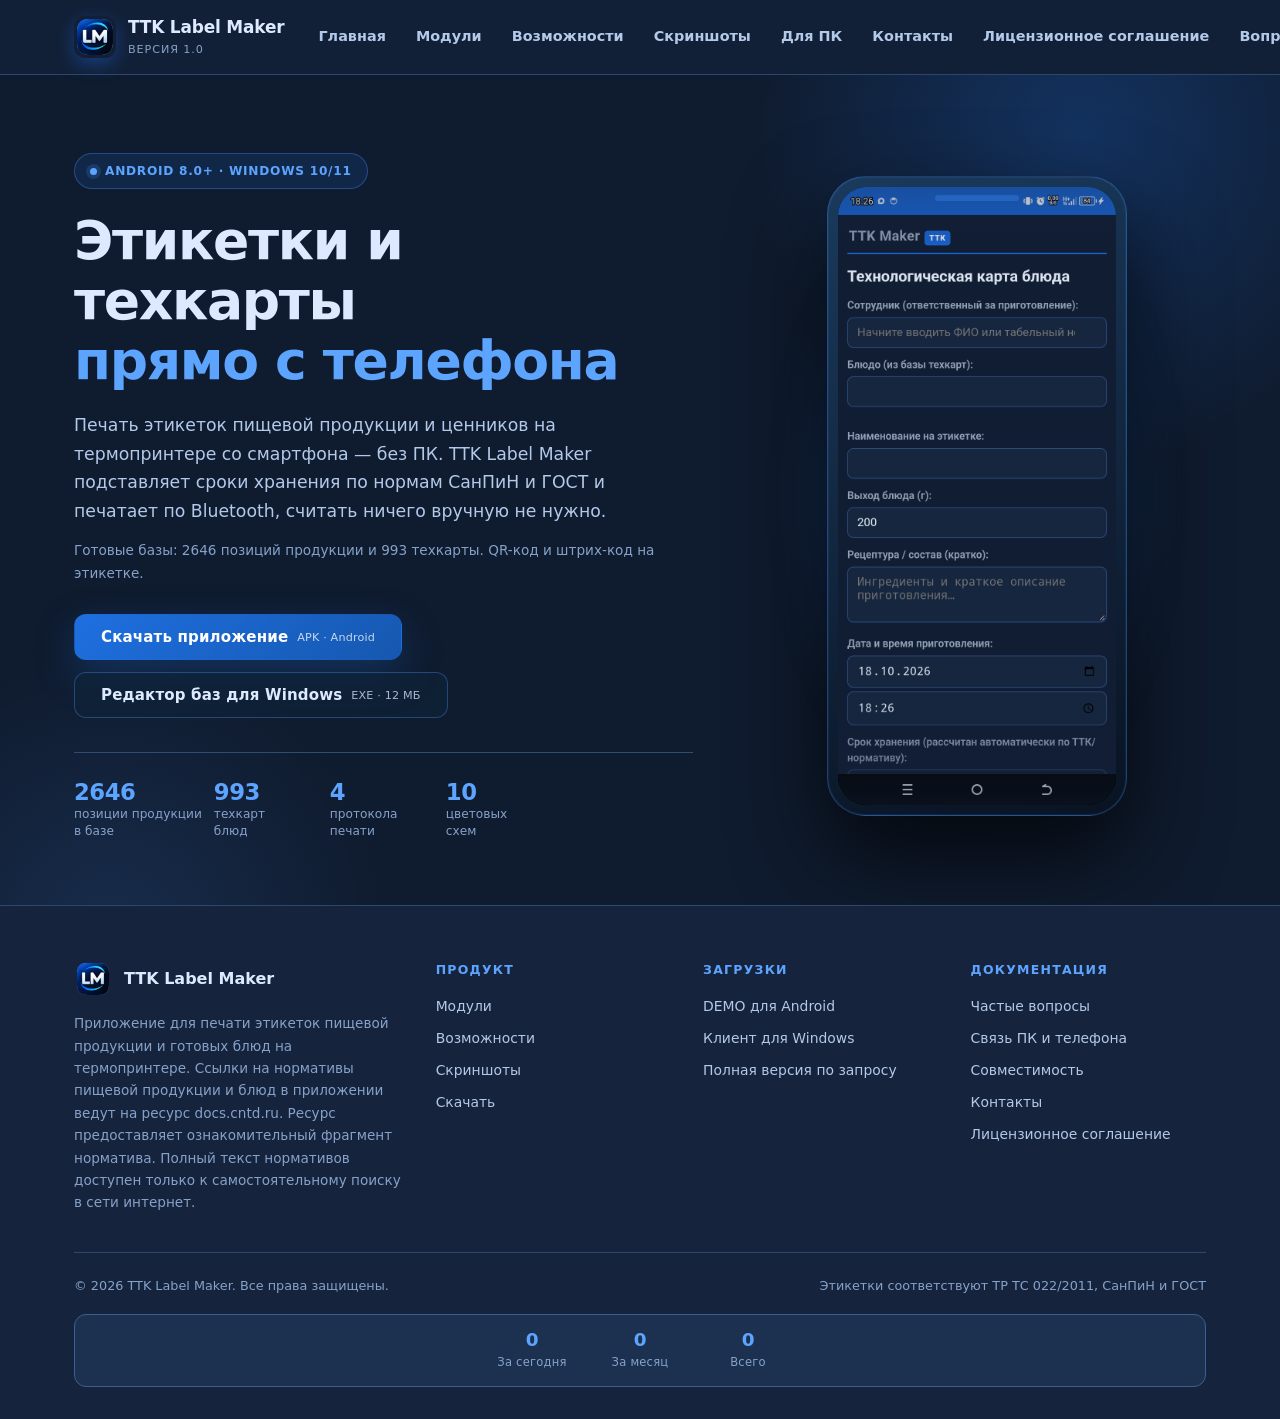
==== index.html @ 200596b2 "Обновлены количества баз: 2646 позиций продукции, 993 техкарты" ====
<!DOCTYPE html>
<html lang="ru" style="background:#0f1b2e">
<head>
  <meta name="yandex-verification" content="1dbeeea956ad9c29" />
<meta charset="UTF-8">
  <meta name="viewport" content="width=device-width, initial-scale=1">
  
<meta name="color-scheme" content="dark"><title>Печать этикеток на термопринтере — TTK Label Maker | Скачать APK</title>
  <meta name="description" content="Печать этикеток и ценников на термопринтере со смартфона. TTK Label Maker: 2646 позиций, 993 техкарты с нормами СанПиН и ГОСТ, QR-код, Bluetooth-печать.">
  <meta name="keywords" content="печать этикеток, этикетки на термопринтере, печать ценников, TTK Label Maker, этикетки, техкарты, СанПиН, ГОСТ, QR-код, Android, Bluetooth-печать, скачать APK">
  <meta name="theme-color" content="#050a14">
  <meta property="og:type" content="website">
  <meta property="og:title" content="Печать этикеток на термопринтере — TTK Label Maker">
  <meta property="og:description" content="Печать этикеток пищевой продукции на термопринтере со смартфона. Готовые базы с нормами СанПиН и ГОСТ, QR-код, Bluetooth-печать, редактор баз для Windows.">
  <meta property="og:image" content="https://wasso75.github.io/ttk-label-maker/assets/img/app-icon.png">
  <meta property="og:url" content="https://wasso75.github.io/ttk-label-maker/">
  <link rel="icon" type="image/png" href="assets/img/app-icon.png">
  <link rel="stylesheet" href="assets/css/style.css?v=20261026b">
  <link rel="canonical" href="https://wasso75.github.io/ttk-label-maker/">

  <script type="application/ld+json">
  {
    "@context": "https://schema.org",
    "@type": "SoftwareApplication",
    "name": "TTK Label Maker",
    "alternateName": "Печать этикеток на термопринтере",
    "applicationCategory": "BusinessApplication",
    "operatingSystem": "Android, Windows",
    "description": "Приложение для печати этикеток пищевой продукции и техкарт на термопринтере со смартфона. Базы с нормами СанПиН и ГОСТ, QR-код, Bluetooth-печать.",
    "offers": {
      "@type": "Offer",
      "price": "0",
      "priceCurrency": "RUB"
    },
    "aggregateRating": {
      "@type": "AggregateRating",
      "ratingValue": "4.8",
      "ratingCount": "127"
    }
  }
  </script>

  <!-- Yandex.Metrika counter -->
  <script type="text/javascript">
    (function (m, e, t, r, i, k, a) {
      m[i] = m[i] || function () { (m[i].a = m[i].a || []).push(arguments); };
      m[i].l = 1 * new Date();
      for (var j = 0; j < document.scripts.length; j++) { if (document.scripts[j].src === r) { return; } }
      k = e.createElement(t), a = e.getElementsByTagName(t)[0], k.async = 1, k.src = r, a.parentNode.insertBefore(k, a);
    })(window, document, "script", "https://mc.yandex.ru/metrika/tag.js", "ym");

    ym(113813533, "init", {
      clickmap: true,
      trackLinks: true,
      accurateTrackBounce: true,
      webvisor: true
    });
  </script>
  <noscript><div><img src="https://mc.yandex.ru/watch/113813533" style="position:absolute; left:-9999px;" alt="" /></div></noscript>
  <!-- /Yandex.Metrika counter -->
</head>
</head>
<body>

  <header class="header">
    <div class="container header__inner">
      <a class="brand" href="index.html">
        <img class="brand__icon" src="assets/img/app-icon.png" alt="Иконка TTK Label Maker" width="42" height="42">
        <span>
          <span class="brand__name">TTK Label Maker</span>
          <span class="brand__sub">версия 1.0</span>
        </span>
      </a>

      <nav id="mainNav">
          <ul class="nav">
            <li><a href="index.html">Главная</a></li>
            <li><a href="modules.html">Модули</a></li>
            <li><a href="features.html">Возможности</a></li>
            <li><a href="screens.html">Скриншоты</a></li>
            <li><a href="pc.html">Для ПК</a></li>
            <li><a href="contacts.html">Контакты</a></li>
            <li><a href="license.html">Лицензионное соглашение</a></li>
            <li><a href="faq.html">Вопросы</a></li>
          </ul>
      </nav>

      <button class="nav-toggle" id="navToggle" type="button" aria-label="Открыть меню" aria-expanded="false" aria-controls="mainNav">
        <span class="nav-toggle__icon">
          <span class="nav-toggle__bar"></span>
          <span class="nav-toggle__bar"></span>
          <span class="nav-toggle__bar"></span>
        </span>
        <span class="nav-toggle__label">Меню</span>
      </button>

      <div class="header__cta">
        <a class="btn btn--primary btn--sm" href="download.html">Скачать</a>
      </div>
    </div>
  </header>

  <main id="top">
    <section class="hero">
      <div class="container hero__grid">
        <div>
          <span class="badge"><span class="badge__dot"></span> Android 8.0+ · Windows 10/11</span>

          <h1>Этикетки и техкарты<br><em>прямо с телефона</em></h1>

          <p class="hero__lead">
            Печать этикеток пищевой продукции и ценников на термопринтере со смартфона — без ПК.
            TTK Label Maker подставляет сроки хранения по нормам СанПиН и ГОСТ и печатает по Bluetooth,
            считать ничего вручную не нужно.
          </p>
          <p class="hero__meta">
            Готовые базы: 2646 позиций продукции и 993 техкарты. QR-код и штрих-код на этикетке.
          </p>

          <div class="hero__actions">
            <a class="btn btn--primary" href="download.html">
              Скачать приложение
              <span class="btn__note">APK · Android</span>
            </a>
            <a class="btn btn--ghost" href="download/TTK-Label-Client.exe" download>
              Редактор баз для Windows
              <span class="btn__note">EXE · 12 МБ</span>
            </a>
          </div>

          <div class="hero__stats">
            <div class="stat">
              <div class="stat__value">2646</div>
              <div class="stat__label">позиции продукции<br>в базе</div>
            </div>
            <div class="stat">
              <div class="stat__value">993</div>
              <div class="stat__label">техкарт<br>блюд</div>
            </div>
            <div class="stat">
              <div class="stat__value">4</div>
              <div class="stat__label">протокола<br>печати</div>
            </div>
            <div class="stat">
              <div class="stat__value">10</div>
              <div class="stat__label">цветовых<br>схем</div>
            </div>
          </div>
        </div>

        <div class="phone">
          <span class="phone__glow"></span>
          <div class="phone__screen">
            <img src="assets/img/screen-ttk.png" alt="Экран приложения: технологическая карта блюда" width="720" height="1600">
          </div>
        </div>
      </div>
    </section>
  </main>

  <footer class="footer">
    <div class="container">
      <div class="footer__grid">
        <div>
          <div class="footer__brand">
            <img src="assets/img/app-icon.png" alt="" width="38" height="38" loading="lazy">
            <span>TTK Label Maker</span>
          </div>
          <p>
            Приложение для печати этикеток пищевой продукции и готовых блюд на термопринтере. Ссылки на нормативы пищевой продукции и блюд в приложении ведут на ресурс docs.cntd.ru. Ресурс предоставляет ознакомительный фрагмент норматива. Полный текст нормативов доступен только к самостоятельному поиску в сети интернет.
          </p>
        </div>

        <div>
          <h4>Продукт</h4>
          <ul>
            <li><a href="modules.html">Модули</a></li>
            <li><a href="features.html">Возможности</a></li>
            <li><a href="screens.html">Скриншоты</a></li>
            <li><a href="download.html">Скачать</a></li>
          </ul>
        </div>

        <div>
          <h4>Загрузки</h4>
          <ul>
            <li><a href="download/TTK-Label-DEMO-v1.0.apk">DEMO для Android</a></li>
            <li><a href="download/TTK-Label-Client.exe" download>Клиент для Windows</a></li>
            <li><a href="contacts.html">Полная версия по запросу</a></li>
          </ul>
        </div>

        <div>
          <h4>Документация</h4>
          <ul>
            <li><a href="faq.html">Частые вопросы</a></li>
            <li><a href="pc.html">Связь ПК и телефона</a></li>
            <li><a href="Compatibility.html">Совместимость</a></li>
            <li><a href="contacts.html">Контакты</a></li>
            <li><a href="license.html">Лицензионное соглашение</a></li>
          </ul>
        </div>
      </div>

      <div class="footer__bottom">
        <span>© 2026 TTK Label Maker. Все права защищены.</span>
        <span>Этикетки соответствуют ТР ТС 022/2011, СанПиН и ГОСТ</span>
      </div>

      <div class="footer__stats" id="footerStats" aria-label="Статистика посещений">
        <span class="footer__stat">
          <b class="footer__stat-num" data-k="today">–</b>
          <span class="footer__stat-lbl">За сегодня</span>
        </span>
        <span class="footer__stat">
          <b class="footer__stat-num" data-k="month">–</b>
          <span class="footer__stat-lbl">За месяц</span>
        </span>
        <span class="footer__stat">
          <b class="footer__stat-num" data-k="total">–</b>
          <span class="footer__stat-lbl">Всего</span>
        </span>
      </div>
    </div>
  </footer>

  <button class="to-top" id="toTop" type="button" aria-label="Наверх">↑</button>

  <button class="to-top" id="toTop" type="button" aria-label="Наверх">↑</button>

  <div class="cursor-trail" id="cursorTrail" aria-hidden="true"></div>
  <div class="cursor-glow" id="cursorGlow" aria-hidden="true"></div>

  <script>
    (function () {
      var toTop = document.getElementById('toTop');

      window.addEventListener('scroll', function () {
        if (window.scrollY > 700) {
          toTop.classList.add('is-visible');
        } else {
          toTop.classList.remove('is-visible');
        }
      }, { passive: true });

      toTop.addEventListener('click', function () {
        window.scrollTo({ top: 0, behavior: 'smooth' });
      });

      // Мобильное меню (гамбургер)
      var navToggle = document.getElementById('navToggle');
      var mainNav = document.getElementById('mainNav');
      if (navToggle && mainNav) {
        navToggle.addEventListener('click', function () {
          var open = mainNav.classList.toggle('is-open');
          navToggle.setAttribute('aria-expanded', open ? 'true' : 'false');
          navToggle.setAttribute('aria-label', open ? 'Закрыть меню' : 'Открыть меню');
        });

        mainNav.addEventListener('click', function (e) {
          if (e.target && e.target.tagName === 'A') {
            mainNav.classList.remove('is-open');
            navToggle.setAttribute('aria-expanded', 'false');
            navToggle.setAttribute('aria-label', 'Открыть меню');
          }
        });
      }

      document.querySelectorAll('[data-file]').forEach(function (btn) {
        btn.addEventListener('click', function () {
          var file = btn.getAttribute('data-file');
          var isApk = /\.apk$/i.test(file);

          if (isApk) {
            window.location.href = file;
            var box = document.getElementById('install');
            if (box) {
              box.classList.remove('is-highlight');
              void box.offsetWidth;
              box.classList.add('is-highlight');
              box.scrollIntoView({ behavior: 'smooth', block: 'center' });
            }
            return;
          }

          var link = document.createElement('a');
          link.href = file;
          link.download = '';
          document.body.appendChild(link);
          link.click();
          document.body.removeChild(link);
        });
      });

      // Сияние и шлейф, следующие за курсором
      var glow = document.getElementById('cursorGlow');
      var trail = document.getElementById('cursorTrail');
      var calm = window.matchMedia('(prefers-reduced-motion: reduce)').matches;
      var fine = window.matchMedia('(hover: hover) and (pointer: fine)').matches;

      if (glow && trail && fine) {
        var tx = 0, ty = 0;
        var s = { x: 0, y: 0 }, c = { x: 0, y: 0 };
        var raf = null, alive = false;

        var move = function () {
          var k1 = calm ? 1 : 0.07;   // шлейф
          var k2 = calm ? 1 : 0.2;    // ядро

          s.x += (tx - s.x) * k1; s.y += (ty - s.y) * k1;
          c.x += (tx - c.x) * k2; c.y += (ty - c.y) * k2;

          trail.style.transform = 'translate3d(' + s.x.toFixed(1) + 'px,' + s.y.toFixed(1) + 'px,0)';
          glow.style.transform = 'translate3d(' + c.x.toFixed(1) + 'px,' + c.y.toFixed(1) + 'px,0)';

          if (Math.abs(tx - s.x) > 0.3 || Math.abs(ty - s.y) > 0.3 ||
              Math.abs(tx - c.x) > 0.3 || Math.abs(ty - c.y) > 0.3) {
            raf = requestAnimationFrame(move);
          } else {
            raf = null;
          }
        };

        var start = function () {
          if (!alive) {
            alive = true;
            s.x = tx; s.y = ty; c.x = tx; c.y = ty;
          }
          trail.classList.add('is-visible');
          glow.classList.add('is-visible');
          if (raf === null) {
            raf = requestAnimationFrame(move);
          }
        };

        var stop = function () {
          trail.classList.remove('is-visible');
          glow.classList.remove('is-visible');
        };

        document.addEventListener('mousemove', function (e) {
          tx = e.clientX;
          ty = e.clientY;
          start();
        }, { passive: true });

        document.addEventListener('touchstart', stop, { passive: true });
        document.addEventListener('mouseleave', stop);
        window.addEventListener('blur', stop);
      }

      // Копирование email/телефона в буфер с краткой подписью
      document.querySelectorAll('.contact-link--copy').forEach(function (link) {
        link.addEventListener('click', function (e) {
          var text = link.getAttribute('data-copy') || '';
          var label = link.getAttribute('data-copy-label') || 'Скопировано';

          // Кнопка «Запросить полную версию»: клик копирует адрес, а не открывает почтовик
          if (link.hasAttribute('data-tooltip')) {
            e.preventDefault();
          }

          function copied() {
            showCopyToast(e, label);
          }

          if (navigator.clipboard && navigator.clipboard.writeText) {
            navigator.clipboard.writeText(text).then(copied).catch(function () { fallbackCopy(text, link, copied); });
          } else {
            fallbackCopy(text, link, copied);
          }
        });
      });

      function fallbackCopy(text, link, done) {
        var ta = document.createElement('textarea');
        ta.value = text;
        ta.style.position = 'fixed';
        ta.style.opacity = '0';
        document.body.appendChild(ta);
        ta.select();
        try { document.execCommand('copy'); } catch (err) {}
        document.body.removeChild(ta);
        done();
      }

      function showCopyToast(e, label) {
        var toast = document.getElementById('copyToast');
        if (!toast) {
          toast = document.createElement('div');
          toast.id = 'copyToast';
          toast.className = 'copy-toast';
          document.body.appendChild(toast);
        }
        var x = (e && e.clientX) || window.innerWidth / 2;
        var y = (e && e.clientY) || window.innerHeight / 2;
        toast.textContent = label;
        toast.style.left = x + 'px';
        toast.style.top = y + 'px';
        toast.classList.add('is-visible');
        clearTimeout(toast._t);
        toast._t = setTimeout(function () {
          toast.classList.remove('is-visible');
        }, 1600);
      }

      // Плавное раскрытие/сворачивание FAQ — управляем вручную (перехват клика),
      // чтобы анимация шла плавно в обе стороны (нативный details скрывал мгновенно)
      document.querySelectorAll('.faq details').forEach(function (detail) {
        var body = detail.querySelector('.faq__answer');
        if (!body) return;

        // начальное состояние: если открыто (напр. восстановлено навигацией) — показать
        function toOpen() {
          body.classList.remove('is-closed');
          body.style.maxHeight = '0px';
          // ждём кадр, чтобы контент был отрендерен, потом замеряем и анимируем
          requestAnimationFrame(function () {
            var h = body.scrollHeight;
            body.style.maxHeight = h + 'px';
          });
        }

        function toClose() {
          body.style.maxHeight = body.scrollHeight + 'px';
          void body.offsetHeight;
          body.classList.add('is-closed');
          // после анимации реально закрываем details
          clearTimeout(detail._t);
          detail._t = setTimeout(function () {
            detail.open = false;
            body.style.maxHeight = '';
          }, 500);
        }

        if (detail.open) {
          toOpen();
        } else {
          body.classList.add('is-closed');
          body.style.maxHeight = '0px';
        }

        var summary = detail.querySelector('summary');
        summary.addEventListener('click', function (e) {
          e.preventDefault();
          if (detail.open) {
            toClose();
          } else {
            detail.open = true;
            toOpen();
          }
        });
      });

      // Скриншоты: без открытия на весь экран, только подсветка при наведении/тапе
      document.querySelectorAll('.gallery .shot__frame img, .win-shot__frame img, .win-fmt__frame img').forEach(function (img) {
        var frame = img.closest('.shot__frame, .win-shot__frame, .win-fmt__frame');
        if (frame) {
          frame.addEventListener('mouseenter', function () {
            frame.classList.add('is-hover');
          });
          frame.addEventListener('mouseleave', function () {
            frame.classList.remove('is-hover');
          });
        }
      });
    })();
  </script>

  <script>
    // Статистика посещений из Яндекс.Метрики (API)
    (function () {
      var CID = '113813533';
      var TOKEN = 'y0__wgBEJ-TziwY8dtNIJLzoMUZBxt44lhW3Wht_YZVXOSJeooBLZM';
      var box = document.getElementById('footerStats');
      if (!box) return;

      function fmt(n) {
        n = Math.round(n || 0);
        return n.toString().replace(/\B(?=(\d{3})+(?!\d))/g, ' ');
      }

      function set(key, val) {
        var el = box.querySelector('[data-k="' + key + '"]');
        if (el) {
          var shown = val;
          el.textContent = fmt(shown);
        }
      }

      function load() {
        var _now = new Date();
        var todayStr = _now.getFullYear() + '-' + String(_now.getMonth() + 1).padStart(2, '0') + '-' + String(_now.getDate()).padStart(2, '0');
        var urlToday = 'https://api-metrika.yandex.net/stat/v1/data?ids=' + CID +
          '&metrics=ym:s:visits&date1=' + todayStr + '&date2=' + todayStr + '&group=day&dimensions=ym:s:date';
        var d1 = new Date();
        d1.setDate(d1.getDate() - 30);
        var d1s = d1.toISOString().slice(0, 10);
        var urlMonth = 'https://api-metrika.yandex.net/stat/v1/data?ids=' + CID +
          '&metrics=ym:s:visits&date1=' + d1s + '&date2=today';
        var urlTotal = 'https://api-metrika.yandex.net/stat/v1/data?ids=' + CID +
          '&metrics=ym:s:visits&date1=2026-01-01&date2=today';

        function get(u, cb) {
          fetch(u, { headers: { 'Authorization': 'OAuth ' + TOKEN } })
            .then(function (r) { return r.json(); })
            .then(function (j) { cb((j && j.totals) ? j.totals[0] : 0); })
            .catch(function () { cb(0); });
        }

        get(urlToday, function (v) { set('today', v); });
        get(urlMonth, function (v) { set('month', v); });
        get(urlTotal, function (v) { set('total', v); });
      }

      load();
    })();
  </script>


  <script>
    // Плавный переход между страницами (затухание)
    (function () {
      function isInternal(href) {
        if (!href) return false;
        if (href.charAt(0) === '#') return false;
        if (/^(mailto:|tel:|download:)/i.test(href)) return false;
        if (/^https?:\/\//i.test(href)) return href.indexOf(location.origin) === 0;
        return true;
      }

      // затухание при появлении страницы
      document.documentElement.classList.add('page-enter');

      // прослушиваем клики по внутренним ссылкам
      document.addEventListener('click', function (e) {
        var a = e.target && e.target.closest ? e.target.closest('a') : null;
        if (!a) return;
        var href = a.getAttribute('href');
        if (!href) return;
        if (!/.html(?:#|$)/i.test(href)) return;
        if (!isInternal(href)) return;
        e.preventDefault();
        document.body.classList.add('page-leave');
        setTimeout(function () {
          window.location.href = href;
        }, 320);
      }, true);
    })();
  </script>

</body>
</html>
---- assets/css/style.css ----
﻿/* ============================================================
   TTK Label Maker — рекламная страница
   Тёмно-синяя тема, синий текст
   ============================================================ */

:root {
  color-scheme: dark;
  --bg: #0f1b2e;
  --bg-2: #15233c;
  --surface: #1c3150;
  --surface-2: #213a5f;
  --surface-3: #2a4773;
  --border: #3d5f8f;
  --text: #deebff;
  --text-dim: #b3c9e9;
  --muted: #86a2c9;
  --accent: #1e6fe0;
  --accent-2: #5da4ff;
  --accent-soft: rgba(30, 111, 224, 0.14);
  --accent-line: rgba(74, 147, 255, 0.35);
  --ok: #2f9e63;
  --radius-sm: 8px;
  --radius: 14px;
  --radius-lg: 22px;
  --shadow: 0 18px 50px rgba(0, 12, 30, 0.5);
  --shadow-blue: 0 14px 40px rgba(30, 111, 224, 0.28);
  --font: "Segoe UI", "Inter", system-ui, -apple-system, "Helvetica Neue", Arial, sans-serif;
}

* {
  margin: 0;
  padding: 0;
  box-sizing: border-box;
}

html {
  scroll-behavior: smooth;
  font-size: 16px;
  background: #0f1b2e;
}

body {
  font-family: var(--font);
  background: var(--bg);
  color: var(--text);
  line-height: 1.65;
  overflow-x: hidden;
  -webkit-font-smoothing: antialiased;
}

/* Плавный переход между страницами (затухание) */
html.page-enter {
  animation: pageFadeIn 0.45s ease;
}

body.page-leave {
  opacity: 0 !important;
  transition: opacity 0.3s ease;
}

@keyframes pageFadeIn {
  from {
    opacity: 0;
  }
  to {
    opacity: 1;
  }
}

img {
  display: block;
  max-width: 100%;
  height: auto;
}

a {
  color: var(--accent-2);
  text-decoration: none;
}

::selection {
  background: var(--accent);
  color: #fff;
}

::-webkit-scrollbar {
  width: 10px;
}
::-webkit-scrollbar-track {
  background: var(--bg);
}
::-webkit-scrollbar-thumb {
  background: #16324f;
  border-radius: 6px;
}
::-webkit-scrollbar-thumb:hover {
  background: #1e4468;
}

.container {
  width: 100%;
  max-width: 1180px;
  margin: 0 auto;
  padding: 0 24px;
}

/* ================= Шапка ================= */
.header {
  position: sticky;
  top: 0;
  z-index: 200;
  background: rgba(20, 34, 58, 0.88);
  backdrop-filter: blur(14px);
  -webkit-backdrop-filter: blur(14px);
  border-bottom: 1px solid rgba(51, 82, 124, 0.8);
}

.header__inner {
  display: flex;
  align-items: center;
  justify-content: space-between;
  gap: 20px;
  height: 74px;
}

.brand {
  display: flex;
  align-items: center;
  gap: 12px;
  color: var(--text);
  flex-shrink: 0;
}

.brand__icon {
  width: 42px;
  height: 42px;
  border-radius: 11px;
  box-shadow: 0 6px 18px rgba(30, 111, 224, 0.4);
}

.brand__name {
  font-weight: 800;
  font-size: 1.06rem;
  letter-spacing: -0.01em;
  line-height: 1.15;
}

.brand__sub {
  display: block;
  font-size: 0.7rem;
  font-weight: 500;
  color: var(--muted);
  letter-spacing: 0.08em;
  text-transform: uppercase;
}

.nav {
  display: flex;
  align-items: center;
  gap: 2px;
  list-style: none;
}

.nav a {
  display: block;
  padding: 9px 14px;
  border-radius: 10px;
  color: var(--text-dim);
  font-size: 0.9rem;
  font-weight: 600;
  transition: 0.2s ease;
  white-space: nowrap;
}

.nav a:hover {
  color: var(--accent-2);
  background: var(--accent-soft);
}

/* Кнопка-гамбургер (мобильное меню) */
.nav-toggle {
  display: none;
  flex-direction: column;
  align-items: center;
  justify-content: center;
  gap: 3px;
  min-width: 54px;
  height: 44px;
  padding: 6px 10px;
  margin-left: auto;
  background: transparent;
  border: 1px solid var(--accent-line);
  border-radius: 10px;
  cursor: pointer;
  z-index: 220;
}

.nav-toggle__icon {
  display: flex;
  flex-direction: column;
  justify-content: center;
  gap: 4px;
  width: 20px;
  height: 16px;
}

.nav-toggle__bar {
  display: block;
  width: 100%;
  height: 2px;
  border-radius: 2px;
  background: var(--text-dim);
  transition: transform 0.3s ease, opacity 0.3s ease, width 0.3s ease;
}

.nav-toggle__label {
  font-size: 0.66rem;
  font-weight: 700;
  color: var(--text-dim);
  letter-spacing: 0.04em;
  line-height: 1;
}

.nav-toggle[aria-expanded="true"] .nav-toggle__icon .nav-toggle__bar:nth-child(1) {
  transform: translateY(6px) rotate(45deg);
}

.nav-toggle[aria-expanded="true"] .nav-toggle__icon .nav-toggle__bar:nth-child(2) {
  opacity: 0;
}

.nav-toggle[aria-expanded="true"] .nav-toggle__icon .nav-toggle__bar:nth-child(3) {
  transform: translateY(-6px) rotate(-45deg);
}

.header__cta {
  flex-shrink: 0;
}

/* ================= Кнопки ================= */
.btn {
  display: inline-flex;
  align-items: center;
  justify-content: center;
  gap: 9px;
  padding: 13px 26px;
  border: 1px solid transparent;
  border-radius: 12px;
  font-family: inherit;
  font-size: 0.94rem;
  font-weight: 700;
  line-height: 1.2;
  letter-spacing: 0.01em;
  transition: 0.22s ease;
  white-space: nowrap;
}

.btn--primary {
  background: linear-gradient(135deg, var(--accent) 0%, #1658b0 100%);
  color: #fff;
  box-shadow: var(--shadow-blue);
}

.btn--primary:hover {
  transform: translateY(-2px);
  box-shadow: 0 18px 44px rgba(30, 111, 224, 0.42);
}

.btn--ghost {
  background: rgba(15, 35, 56, 0.7);
  border-color: var(--accent-line);
  color: var(--text);
}

.btn--ghost:hover {
  border-color: var(--accent-2);
  color: #fff;
  background: rgba(30, 111, 224, 0.16);
  transform: translateY(-2px);
}

.btn--sm {
  padding: 9px 16px;
  font-size: 0.84rem;
  border-radius: 10px;
}

.btn--block {
  width: 100%;
}

.btn__note {
  display: block;
  font-size: 0.7rem;
  font-weight: 500;
  opacity: 0.75;
  margin-top: 2px;
}

/* ================= Hero ================= */
.hero {
  position: relative;
  padding: 78px 0 66px;
  overflow: hidden;
}

.hero::before,
.hero::after {
  content: "";
  position: absolute;
  border-radius: 50%;
  pointer-events: none;
  z-index: 0;
}

.hero::before {
  width: 760px;
  height: 760px;
  top: -320px;
  right: -180px;
  background: radial-gradient(circle, rgba(30, 111, 224, 0.28) 0%, transparent 62%);
}

.hero::after {
  width: 620px;
  height: 620px;
  bottom: -340px;
  left: -200px;
  background: radial-gradient(circle, rgba(74, 147, 255, 0.14) 0%, transparent 65%);
}

.hero__grid {
  position: relative;
  z-index: 1;
  display: grid;
  grid-template-columns: 1.15fr 0.85fr;
  gap: 56px;
  align-items: center;
}

.badge {
  display: inline-flex;
  align-items: center;
  gap: 8px;
  padding: 7px 15px;
  margin-bottom: 22px;
  border: 1px solid var(--accent-line);
  border-radius: 100px;
  background: var(--accent-soft);
  color: var(--accent-2);
  font-size: 0.76rem;
  font-weight: 700;
  letter-spacing: 0.06em;
  text-transform: uppercase;
}

.badge__dot {
  width: 7px;
  height: 7px;
  border-radius: 50%;
  background: var(--accent-2);
  box-shadow: 0 0 0 4px rgba(74, 147, 255, 0.18);
}

.hero h1 {
  font-size: clamp(2.1rem, 4.6vw, 3.35rem);
  font-weight: 800;
  line-height: 1.12;
  letter-spacing: -0.025em;
  margin-bottom: 20px;
  color: #dce9ff;
}

.hero h1 em {
  font-style: normal;
  color: var(--accent-2);
}

.hero__lead {
  font-size: 1.08rem;
  color: var(--text-dim);
  max-width: 560px;
  margin-bottom: 14px;
}

.hero__meta {
  font-size: 0.85rem;
  color: var(--muted);
  margin-bottom: 30px;
}

.hero__actions {
  display: flex;
  flex-wrap: wrap;
  gap: 12px;
  margin-bottom: 34px;
}

.hero__stats {
  display: flex;
  flex-wrap: wrap;
  gap: 12px;
  padding-top: 26px;
  border-top: 1px solid rgba(51, 82, 124, 0.9);
}

.stat {
  min-width: 104px;
}

.stat__value {
  font-size: 1.42rem;
  font-weight: 800;
  color: var(--accent-2);
  letter-spacing: -0.02em;
  line-height: 1.2;
}

.stat__label {
  font-size: 0.76rem;
  color: var(--muted);
  line-height: 1.35;
}

/* Телефон в hero */
.phone {
  position: relative;
  justify-self: center;
  width: 100%;
  max-width: 300px;
  padding: 10px;
  border-radius: 38px;
  background: linear-gradient(160deg, #1a3a5c 0%, #091322 100%);
  border: 1px solid rgba(74, 147, 255, 0.32);
  box-shadow: 0 40px 90px rgba(0, 0, 0, 0.7), 0 0 0 1px rgba(74, 147, 255, 0.1) inset;
}

.phone::before {
  content: "";
  position: absolute;
  top: 18px;
  left: 50%;
  transform: translateX(-50%);
  width: 84px;
  height: 6px;
  border-radius: 6px;
  background: rgba(74, 147, 255, 0.28);
  z-index: 3;
}

.phone__screen {
  position: relative;
  aspect-ratio: 9 / 20;
  overflow: hidden;
  border-radius: 29px;
  background: #050a14;
  box-shadow: 0 0 0 1px rgba(0, 12, 30, 0.5) inset;
}

.phone__screen img {
  width: 100%;
  height: 100%;
  object-fit: cover;
  object-position: top center;
}

.phone__screen::after {
  content: "";
  position: absolute;
  inset: 0;
  border-radius: inherit;
  background: linear-gradient(180deg, rgba(20, 34, 58, 0.35) 0%, transparent 14%, transparent 82%, rgba(20, 34, 58, 0.5) 100%);
  pointer-events: none;
}

.phone__glow {
  position: absolute;
  inset: -28px;
  border-radius: 50%;
  background: radial-gradient(circle, rgba(30, 111, 224, 0.3) 0%, transparent 68%);
  filter: blur(18px);
  z-index: -1;
}

/* ================= Секции ================= */
.section {
  padding: 84px 0;
}

.section--alt {
  background: linear-gradient(180deg, var(--bg-2) 0%, var(--bg) 100%);
  border-top: 1px solid rgba(51, 82, 124, 0.6);
  border-bottom: 1px solid rgba(51, 82, 124, 0.6);
}

.section__head {
  max-width: 720px;
  margin: 0 auto 48px;
  text-align: center;
}

.section__eyebrow {
  display: block;
  margin-bottom: 12px;
  font-size: 0.76rem;
  font-weight: 700;
  letter-spacing: 0.14em;
  text-transform: uppercase;
  color: var(--accent-2);
}

.section__title {
  font-size: clamp(1.6rem, 3vw, 2.1rem);
  font-weight: 800;
  letter-spacing: -0.02em;
  color: #dce9ff;
  margin-bottom: 12px;
  line-height: 1.25;
}

.section__text {
  color: var(--text-dim);
  font-size: 1rem;
}

/* ================= Модули ================= */
.modules {
  display: grid;
  grid-template-columns: repeat(2, 1fr);
  gap: 22px;
}

.module {
  position: relative;
  padding: 34px 30px;
  background: linear-gradient(160deg, var(--surface-2) 0%, var(--surface) 100%);
  border: 1px solid var(--border);
  border-radius: var(--radius-lg);
  overflow: hidden;
  transition: 0.25s ease;
}

.module:hover {
  transform: translateY(-4px);
  border-color: var(--accent-line);
  box-shadow: var(--shadow);
}

.module__tag {
  display: inline-block;
  padding: 4px 11px;
  margin-bottom: 16px;
  border-radius: 7px;
  background: var(--accent-soft);
  color: var(--accent-2);
  font-size: 0.72rem;
  font-weight: 700;
  letter-spacing: 0.08em;
  text-transform: uppercase;
}

.module h3 {
  font-size: 1.42rem;
  font-weight: 800;
  color: #dce9ff;
  margin-bottom: 10px;
  letter-spacing: -0.01em;
}

.module p {
  color: var(--text-dim);
  font-size: 0.95rem;
  margin-bottom: 18px;
}

.module ul {
  list-style: none;
  display: grid;
  gap: 9px;
}

.module li {
  position: relative;
  padding-left: 26px;
  color: var(--text-dim);
  font-size: 0.9rem;
}

.module li::before {
  content: "";
  position: absolute;
  left: 0;
  top: 8px;
  width: 12px;
  height: 12px;
  border-radius: 4px;
  background: var(--accent);
  box-shadow: 0 0 0 3px rgba(30, 111, 224, 0.16);
}

/* ================= Возможности ================= */
.cards {
  display: grid;
  grid-template-columns: minmax(0, 1fr);
  gap: 14px;
  max-width: 860px;
  margin: 0 auto;
}


.card {
  padding: 28px 24px;
  background: var(--surface);
  border: 1px solid var(--border);
  border-radius: var(--radius);
  transition: 0.22s ease;
  display: flex;
  flex-wrap: wrap;
  align-items: center;
}

.card:hover {
  border-color: var(--accent-line);
  background: var(--surface-2);
}

.card__icon {
  width: 46px;
  height: 46px;
  flex-shrink: 0;
  display: flex;
  align-items: center;
  justify-content: center;
  margin: 0 14px 0 0;
  border-radius: 12px;
  background: var(--accent-soft);
  border: 1px solid rgba(74, 147, 255, 0.22);
  font-size: 1.3rem;
}

.card h3 {
  flex: 1 1 auto;
  font-size: 1.04rem;
  font-weight: 700;
  color: #dce9ff;
  margin: 0;
  line-height: 1.35;
}

.card p {
  flex: 0 0 100%;
  margin-top: 12px;
  color: var(--text-dim);
  font-size: 0.88rem;
}

/* ================= Скриншоты ================= */
.gallery {
  display: grid;
  grid-template-columns: repeat(4, minmax(0, 1fr));
  gap: 24px;
  align-items: start;
}

.shot {
  display: flex;
  flex-direction: column;
  gap: 14px;
}

.shot__frame {
  position: relative;
  padding: 7px;
  border-radius: 28px;
  background: linear-gradient(165deg, #1a3a5c 0%, #091322 100%);
  border: 1px solid rgba(74, 147, 255, 0.24);
  box-shadow: 0 20px 45px rgba(0, 0, 0, 0.45);
  overflow: hidden;
  transition: transform 0.3s ease, border-color 0.3s ease, box-shadow 0.3s ease;
}

.shot__frame::before {
  content: "";
  position: absolute;
  top: 13px;
  left: 50%;
  transform: translateX(-50%);
  width: 34%;
  height: 4px;
  border-radius: 4px;
  background: rgba(74, 147, 255, 0.3);
  z-index: 3;
}

.shot__frame img {
  width: 100%;
  height: auto;
  aspect-ratio: 9 / 20;
  object-fit: cover;
  object-position: top center;
  border-radius: 22px;
  transition: transform 0.5s ease;
}

.shot__frame::after {
  content: "";
  position: absolute;
  inset: 7px;
  border-radius: 22px;
  background: linear-gradient(180deg, rgba(20, 34, 58, 0.14) 0%, transparent 14%, transparent 84%, rgba(20, 34, 58, 0.2) 100%);
  pointer-events: none;
}

.shot:hover .shot__frame {
  transform: translateY(-6px);
  border-color: var(--accent-2);
  box-shadow: 0 24px 55px rgba(30, 111, 224, 0.38);
}

.shot:hover .shot__frame img {
  transform: none;
}

.shot figcaption {
  text-align: center;
  font-size: 0.8rem;
  color: var(--muted);
  line-height: 1.45;
}

.shot figcaption strong {
  display: block;
  margin-bottom: 2px;
  color: var(--text);
  font-size: 0.88rem;
  font-weight: 700;
}

/* Стрелочки-навигация в разделе Интерфейс */
.gallery-hint {
  display: flex;
  align-items: center;
  justify-content: center;
  gap: 10px;
  margin-top: 22px;
  line-height: 1;
}

.gallery-hint--top {
  margin: 0 0 18px;
}

.gallery-hint__icon {
  color: var(--accent-2);
  font-size: 1.35rem;
  letter-spacing: 6px;
  animation: hintSlide 1.6s ease-in-out infinite;
}

@keyframes hintSlide {
  0%, 100% {
    transform: translateX(0);
  }
  50% {
    transform: translateX(6px);
  }
}

/* ================= Windows: клиент-редактор ================= */
.win-showcase {
  display: grid;
  grid-template-columns: repeat(3, 1fr);
  gap: 20px;
  align-items: start;
  margin-bottom: 40px;
}

.win-shot {
  display: flex;
  flex-direction: column;
  gap: 16px;
}

.win-shot__frame {
  position: relative;
  padding: 8px;
  border-radius: 16px;
  background: linear-gradient(165deg, #1a3a5c 0%, #091322 100%);
  border: 1px solid rgba(74, 147, 255, 0.26);
  box-shadow: 0 22px 50px rgba(0, 0, 0, 0.5);
  overflow: hidden;
  transition: transform 0.3s ease, border-color 0.3s ease, box-shadow 0.3s ease;
}

.win-shot__frame img {
  display: block;
  width: 100%;
  height: auto;
  border-radius: 10px;
  transition: transform 0.5s ease;
}

.win-shot:hover .win-shot__frame {
  transform: translateY(-6px);
  border-color: var(--accent-2);
  box-shadow: 0 30px 60px rgba(30, 111, 224, 0.4);
}

.win-shot:hover .win-shot__frame img {
  transform: scale(1.02);
}

.win-shot figcaption {
  text-align: center;
  font-size: 0.82rem;
  color: var(--muted);
  line-height: 1.5;
}

.win-shot figcaption strong {
  display: block;
  margin-bottom: 3px;
  color: var(--text);
  font-size: 0.92rem;
  font-weight: 700;
}

.win-formats {
  padding: 34px 30px 30px;
  background: linear-gradient(165deg, var(--surface-2) 0%, var(--surface) 100%);
  border: 1px solid var(--border);
  border-radius: var(--radius-lg);
}

.win-formats__title {
  font-size: 1.25rem;
  font-weight: 800;
  color: #dce9ff;
  margin-bottom: 10px;
  text-align: center;
}

.win-formats__intro {
  text-align: center;
  color: var(--text-dim);
  font-size: 0.98rem;
  max-width: 700px;
  margin: 0 auto 30px;
}

.win-formats__grid {
  display: grid;
  grid-template-columns: 1fr 1fr;
  gap: 26px;
}

.win-fmt {
  display: flex;
  flex-direction: column;
  gap: 14px;
}

.win-fmt__frame {
  border-radius: 14px;
  overflow: hidden;
  border: 1px solid rgba(74, 147, 255, 0.2);
  box-shadow: 0 16px 40px rgba(0, 0, 0, 0.45);
  transition: transform 0.3s ease, border-color 0.3s ease, box-shadow 0.3s ease;
}

.win-fmt__frame img {
  display: block;
  width: 100%;
  height: auto;
  aspect-ratio: 16 / 9.5;
  object-fit: cover;
  object-position: top center;
}

.win-fmt:hover .win-fmt__frame {
  transform: translateY(-5px);
  border-color: var(--accent-2);
  box-shadow: 0 24px 50px rgba(30, 111, 224, 0.38);
}

.win-fmt figcaption {
  font-size: 0.88rem;
  color: var(--text-dim);
  line-height: 1.55;
  padding: 0 4px;
}

.win-fmt figcaption strong {
  display: block;
  margin-bottom: 3px;
  color: var(--accent-2);
  font-size: 1rem;
  font-weight: 800;
}

.win-formats__note {
  margin-top: 28px;
  padding: 16px 20px;
  border: 1px dashed rgba(74, 147, 255, 0.3);
  border-radius: var(--radius);
  background: rgba(30, 111, 224, 0.07);
  color: var(--text-dim);
  font-size: 0.9rem;
  line-height: 1.6;
  text-align: center;
}

.win-download {
  display: flex;
  justify-content: center;
  margin-top: 30px;
}

.win-download .btn {
  min-width: 260px;
}

/* ================= Просмотр скриншотов (lightbox) ================= */
.win-lightbox {
  position: fixed;
  inset: 0;
  z-index: 1200;
  display: flex;
  flex-direction: column;
  align-items: center;
  justify-content: center;
  background: rgba(2, 6, 14, 0.96);
}

.win-lightbox[hidden] {
  display: none;
}

.win-lightbox__toolbar {
  position: absolute;
  top: 18px;
  left: 50%;
  transform: translateX(-50%);
  display: flex;
  gap: 8px;
  padding: 8px;
  border-radius: 14px;
  background: rgba(15, 27, 46, 0.92);
  border: 1px solid var(--accent-line);
  z-index: 5;
}

.win-lb-btn {
  width: 42px;
  height: 42px;
  display: flex;
  align-items: center;
  justify-content: center;
  border-radius: 10px;
  border: 1px solid var(--accent-line);
  background: var(--surface-2);
  color: #fff;
  font-size: 1.25rem;
  line-height: 1;
  cursor: pointer;
  transition: background 0.2s ease, transform 0.2s ease;
}

.win-lb-btn:hover {
  background: var(--accent);
  transform: scale(1.05);
}

.win-lb-btn--close {
  background: rgba(120, 40, 40, 0.6);
}

.win-lightbox__stage {
  position: relative;
  display: flex;
  flex-direction: column;
  align-items: center;
  justify-content: center;
  max-width: 94vw;
  max-height: 92vh;
  width: 100%;
  height: 100%;
  overflow: hidden;
  cursor: grab;
}

.win-lightbox__img {
  max-width: 92vw;
  max-height: 82vh;
  object-fit: contain;
  user-select: none;
  -webkit-user-select: none;
  will-change: transform;
}

.win-lightbox__caption {
  position: absolute;
  bottom: 16px;
  left: 50%;
  transform: translateX(-50%);
  max-width: 88vw;
  padding: 8px 16px;
  border-radius: 10px;
  background: rgba(15, 27, 46, 0.9);
  color: var(--text-dim);
  font-size: 0.85rem;
  text-align: center;
  line-height: 1.5;
  z-index: 4;
}

/* ================= Шаги ================= */
.steps {
  display: grid;
  grid-template-columns: repeat(3, 1fr);
  gap: 22px;
  counter-reset: step;
}

.step {
  position: relative;
  padding: 32px 26px 28px;
  background: var(--surface);
  border: 1px solid var(--border);
  border-radius: var(--radius);
}

.step::before {
  counter-increment: step;
  content: counter(step);
  position: absolute;
  top: -18px;
  left: 26px;
  width: 40px;
  height: 40px;
  display: flex;
  align-items: center;
  justify-content: center;
  border-radius: 12px;
  background: linear-gradient(135deg, var(--accent) 0%, #1658b0 100%);
  color: #fff;
  font-weight: 800;
  font-size: 1rem;
  box-shadow: 0 8px 22px rgba(30, 111, 224, 0.4);
}

.step h3 {
  margin-top: 12px;
  margin-bottom: 8px;
  font-size: 1.04rem;
  font-weight: 700;
  color: #dce9ff;
}

.step p {
  color: var(--text-dim);
  font-size: 0.88rem;
}

/* ================= Скачать ================= */
.downloads {
  display: grid;
  grid-template-columns: repeat(3, 1fr);
  gap: 22px;
  align-items: stretch;
}

.dl {
  display: flex;
  flex-direction: column;
  padding: 32px 26px;
  background: linear-gradient(165deg, var(--surface-2) 0%, var(--surface) 100%);
  border: 1px solid var(--border);
  border-radius: var(--radius-lg);
  transition: 0.25s ease;
}

.dl:hover {
  border-color: var(--accent-line);
  transform: translateY(-4px);
  box-shadow: var(--shadow);
}

.dl--featured {
  border-color: var(--accent);
  box-shadow: 0 0 0 1px rgba(74, 147, 255, 0.28), var(--shadow-blue);
  position: relative;
}

.dl--featured::after {
  content: "Рекомендуем";
  position: absolute;
  top: -12px;
  right: 20px;
  padding: 4px 12px;
  border-radius: 100px;
  background: var(--accent);
  color: #fff;
  font-size: 0.68rem;
  font-weight: 700;
  letter-spacing: 0.07em;
  text-transform: uppercase;
}

.dl__platform {
  display: flex;
  align-items: center;
  gap: 8px;
  margin-bottom: 14px;
  font-size: 0.74rem;
  font-weight: 700;
  letter-spacing: 0.1em;
  text-transform: uppercase;
  color: var(--accent-2);
}

.dl h3 {
  font-size: 1.22rem;
  font-weight: 800;
  color: #dce9ff;
  margin-bottom: 8px;
}

.dl__desc {
  color: var(--text-dim);
  font-size: 0.88rem;
  margin-bottom: 18px;
  flex-grow: 1;
}

.dl__list {
  list-style: none;
  display: grid;
  gap: 8px;
  margin-bottom: 22px;
}

.dl__list li {
  position: relative;
  padding-left: 22px;
  font-size: 0.86rem;
  color: var(--text-dim);
}

.dl__list li::before {
  content: "✓";
  position: absolute;
  left: 0;
  color: var(--ok);
  font-weight: 800;
}

.dl__file {
  display: flex;
  align-items: center;
  justify-content: space-between;
  gap: 10px;
  padding-top: 16px;
  margin-top: auto;
  border-top: 1px solid rgba(51, 82, 124, 0.9);
  font-size: 0.76rem;
  color: var(--muted);
  font-family: Consolas, "Courier New", monospace;
  word-break: break-all;
}

.dl__size {
  flex-shrink: 0;
  padding: 3px 9px;
  border-radius: 6px;
  background: rgba(30, 111, 224, 0.14);
  color: var(--accent-2);
  font-weight: 700;
}

.dl__price {
  margin: 16px 0 0;
  font-size: 0.8rem;
  color: var(--muted);
  line-height: 1.4;
}

.dl .btn {
  margin-top: 16px;
}

/* Подсказка на кнопке «Запросить полную версию» */
.btn-tip {
  position: absolute;
  left: 50%;
  bottom: calc(100% + 12px);
  transform: translateX(-50%) translateY(6px);
  max-width: 280px;
  width: max-content;
  padding: 10px 14px;
  border-radius: 10px;
  background: var(--surface-2);
  border: 1px solid var(--accent-line);
  box-shadow: var(--shadow);
  color: var(--text);
  font-size: 0.82rem;
  font-weight: 500;
  line-height: 1.45;
  text-align: center;
  white-space: normal;
  opacity: 0;
  visibility: hidden;
  pointer-events: none;
  transition: opacity 0.22s ease, transform 0.22s ease, visibility 0.22s;
  z-index: 30;
}

.btn-tip::after {
  content: "";
  position: absolute;
  top: 100%;
  left: 50%;
  transform: translateX(-50%);
  border: 6px solid transparent;
  border-top-color: var(--accent-line);
}

a[data-tooltip] {
  position: relative;
}

a[data-tooltip]:hover .btn-tip,
a[data-tooltip]:focus-visible .btn-tip {
  opacity: 1;
  visibility: visible;
  transform: translateX(-50%) translateY(0);
}

.dl-note {
  margin-top: 26px;
  padding: 18px 22px;
  border: 1px dashed rgba(74, 147, 255, 0.3);
  border-radius: var(--radius);
  background: rgba(30, 111, 224, 0.06);
  color: var(--text-dim);
  font-size: 0.87rem;
}

.dl-note strong {
  color: #dce9ff;
}

/* ================= Установка APK ================= */
.install {
  margin-top: 26px;
  padding: 26px 26px 22px;
  border: 1px solid rgba(74, 147, 255, 0.28);
  border-radius: var(--radius-lg);
  background: linear-gradient(165deg, rgba(30, 111, 224, 0.1) 0%, rgba(31, 56, 92, 0.55) 100%);
}

.install__title {
  margin-bottom: 16px;
  font-size: 1.1rem;
  font-weight: 800;
  color: #dce9ff;
}

.install__steps {
  display: grid;
  gap: 12px;
  margin-bottom: 16px;
  list-style: none;
}

.install__steps li {
  display: flex;
  gap: 12px;
  align-items: flex-start;
  color: var(--text-dim);
  font-size: 0.9rem;
  line-height: 1.55;
}

.install__num {
  flex: 0 0 26px;
  width: 26px;
  height: 26px;
  display: flex;
  align-items: center;
  justify-content: center;
  border-radius: 8px;
  background: var(--accent);
  color: #fff;
  font-size: 0.8rem;
  font-weight: 800;
}

.install__steps strong {
  color: #dce9ff;
}

.install__note {
  padding-top: 14px;
  border-top: 1px solid rgba(51, 82, 124, 0.9);
  color: var(--muted);
  font-size: 0.84rem;
  line-height: 1.6;
}

.install__note strong {
  color: var(--text-dim);
}

.install.is-highlight {
  animation: installPulse 1.8s ease;
}

@keyframes installPulse {
  0% {
    box-shadow: 0 0 0 0 rgba(74, 147, 255, 0.55);
  }
  50% {
    box-shadow: 0 0 0 9px rgba(74, 147, 255, 0.1);
  }
  100% {
    box-shadow: 0 0 0 0 rgba(74, 147, 255, 0);
  }
}

/* ================= Таблица ================= */
.table-wrap {
  overflow-x: auto;
  border: 1px solid var(--border);
  border-radius: var(--radius);
  background: var(--surface);
}

table {
  width: 100%;
  border-collapse: collapse;
  font-size: 0.9rem;
}

th,
td {
  padding: 14px 18px;
  text-align: left;
  border-bottom: 1px solid rgba(51, 82, 124, 0.8);
}

th {
  background: rgba(30, 111, 224, 0.1);
  color: var(--accent-2);
  font-size: 0.76rem;
  font-weight: 700;
  letter-spacing: 0.08em;
  text-transform: uppercase;
}

td {
  color: var(--text-dim);
}

tbody tr:last-child td {
  border-bottom: none;
}

tbody tr:hover td {
  background: rgba(30, 111, 224, 0.05);
}

td code {
  font-family: Consolas, "Courier New", monospace;
  font-size: 0.85rem;
  color: var(--text);
}

/* ================= Контакты ================= */
.contact-card {
  max-width: 860px;
  margin: 0 auto;
  padding: 34px 38px;
  background: linear-gradient(165deg, var(--surface-2) 0%, var(--surface) 100%);
  border: 1px solid var(--border);
  border-radius: var(--radius-lg);
}

.contact-card__grid {
  display: grid;
  grid-template-columns: minmax(0, 1fr) minmax(0, 1fr);
  gap: 26px 40px;
}

.contact-card__item {
  display: flex;
  gap: 16px;
  align-items: flex-start;
  min-width: 0;
}

.contact-card__item--full {
  grid-column: 1 / -1;
  padding-top: 22px;
  border-top: 1px solid rgba(51, 82, 124, 0.9);
}

.contact-card__item--full + .contact-card__item--full {
  margin-top: -8px;
}

.contact-item__icon {
  flex: 0 0 42px;
  width: 42px;
  height: 42px;
  display: flex;
  align-items: center;
  justify-content: center;
  border-radius: 11px;
  background: var(--accent-soft);
  border: 1px solid rgba(74, 147, 255, 0.22);
  font-size: 1.15rem;
}

.contact-item__body {
  min-width: 0;
}

.contact-item__name {
  color: #dce9ff;
  font-size: 1.02rem;
  font-weight: 700;
  line-height: 1.35;
}

.contact-item__role {
  margin-top: 2px;
  color: var(--muted);
  font-size: 0.88rem;
}

.contact-item__label {
  margin-bottom: 4px;
  color: var(--accent-2);
  font-size: 0.74rem;
  font-weight: 700;
  letter-spacing: 0.08em;
  text-transform: uppercase;
}

.contact-item__value {
  font-size: 1.05rem;
  font-weight: 700;
  line-height: 1.35;
}

.contact-item__text {
  color: var(--text-dim);
  font-size: 0.9rem;
  line-height: 1.6;
}

.contact-link {
  color: var(--accent-2);
  font-weight: 700;
  word-break: break-word;
  transition: color 0.18s ease;
}

.contact-link:hover {
  color: #7fb4ff;
  text-decoration: underline;
}

/* ================= Лицензионное соглашение ================= */
.license {
  max-width: 860px;
  margin: 0 auto;
  padding: 34px 38px;
  background: linear-gradient(165deg, var(--surface-2) 0%, var(--surface) 100%);
  border: 1px solid var(--border);
  border-radius: var(--radius-lg);
}

.license__list {
  list-style: none;
  counter-reset: lic;
  display: grid;
  gap: 20px;
  margin-bottom: 30px;
}

.license__list li {
  position: relative;
  counter-increment: lic;
  padding-left: 52px;
  color: var(--text-dim);
  font-size: 0.95rem;
  line-height: 1.7;
}

.license__list li::before {
  content: counter(lic);
  position: absolute;
  left: 0;
  top: 2px;
  width: 36px;
  height: 36px;
  display: flex;
  align-items: center;
  justify-content: center;
  border-radius: 10px;
  background: var(--accent-soft);
  border: 1px solid rgba(74, 147, 255, 0.22);
  color: var(--accent-2);
  font-weight: 800;
  font-size: 0.95rem;
}

.license__lead {
  color: var(--text-dim);
  font-size: 0.95rem;
  line-height: 1.7;
  margin-bottom: 24px;
}

.license__meta {
  padding-top: 24px;
  border-top: 1px solid rgba(51, 82, 124, 0.8);
  display: grid;
  gap: 8px;
  color: var(--text-dim);
  font-size: 0.9rem;
  line-height: 1.6;
}

.license__meta p {
  margin: 0;
}

.license__meta strong {
  color: #dce9ff;
}

/* ================= FAQ ================= */
.faq {
  max-width: 860px;
  margin: 0 auto;
  display: grid;
  gap: 12px;
}

.faq details {
  background: var(--surface);
  border: 1px solid var(--border);
  border-radius: var(--radius);
  transition: 0.2s ease;
}

.faq details[open] {
  border-color: var(--accent-line);
  background: var(--surface-2);
}

.faq summary {
  display: flex;
  align-items: center;
  justify-content: space-between;
  gap: 16px;
  padding: 18px 24px;
  list-style: none;
  font-weight: 600;
  font-size: 0.96rem;
  color: #dce9ff;
}

.faq summary::-webkit-details-marker {
  display: none;
}

.faq summary::after {
  content: "+";
  flex-shrink: 0;
  width: 26px;
  height: 26px;
  display: flex;
  align-items: center;
  justify-content: center;
  border-radius: 8px;
  background: var(--accent-soft);
  color: var(--accent-2);
  font-weight: 400;
  font-size: 1.1rem;
  transition: 0.2s ease;
}

.faq details[open] summary::after {
  content: "–";
  background: var(--accent);
  color: #fff;
}

.faq__answer {
  padding: 0 24px 22px;
  color: var(--text-dim);
  font-size: 0.9rem;
}

/* Плавное раскрытие ответа — анимация только max-height; нижний отступ постоянный (скрывается через border-box) */
.faq details .faq__answer {
  display: block;
  overflow: hidden;
  opacity: 1;
  padding: 0 24px 22px;
  transition: max-height 0.42s cubic-bezier(0.25, 1, 0.5, 1), opacity 0.25s ease;
}

.faq details .faq__answer.is-closed {
  max-height: 0 !important;
  opacity: 0;
  pointer-events: none;
}

/* Всплывающая подпись при копировании */
.copy-toast {
  position: fixed;
  z-index: 500;
  transform: translate(-50%, -130%);
  padding: 9px 16px;
  border-radius: 10px;
  background: rgba(31, 56, 92, 0.95);
  border: 1px solid var(--accent-line);
  color: #dce9ff;
  font-size: 0.84rem;
  font-weight: 600;
  white-space: nowrap;
  pointer-events: none;
  opacity: 0;
  transition: opacity 0.25s ease, transform 0.25s ease;
}

.copy-toast.is-visible {
  opacity: 1;
  transform: translate(-50%, -150%);
}

/* ================= Подсветка скриншотов при наведении ================= */
.shot__frame.is-hover,
.win-shot__frame.is-hover,
.win-fmt__frame.is-hover {
  border-color: var(--accent-2);
  box-shadow: 0 18px 46px rgba(30, 111, 224, 0.42);
  transform: translateY(-3px);
}

/* ================= Футер ================= */
.footer {
  padding: 54px 0 32px;
  background: var(--bg-2);
  border-top: 1px solid rgba(51, 82, 124, 0.8);
}

.footer__grid {
  display: grid;
  grid-template-columns: 1.4fr 1fr 1fr 1fr;
  gap: 32px;
  margin-bottom: 38px;
}

.footer__brand {
  display: flex;
  align-items: center;
  gap: 12px;
  margin-bottom: 14px;
}

.footer__brand img {
  width: 38px;
  height: 38px;
  border-radius: 10px;
}

.footer__brand span {
  font-weight: 800;
  color: #dce9ff;
}

.footer p {
  color: var(--muted);
  font-size: 0.85rem;
}

.footer h4 {
  margin-bottom: 14px;
  font-size: 0.78rem;
  font-weight: 700;
  letter-spacing: 0.1em;
  text-transform: uppercase;
  color: var(--accent-2);
}

.footer ul {
  list-style: none;
  display: grid;
  gap: 9px;
}

.footer ul a,
.footer ul li {
  color: var(--text-dim);
  font-size: 0.87rem;
  transition: 0.18s ease;
}

.footer ul a:hover {
  color: var(--accent-2);
}

.footer__bottom {
  display: flex;
  flex-wrap: wrap;
  align-items: center;
  justify-content: space-between;
  gap: 12px;
  padding-top: 22px;
  border-top: 1px solid rgba(51, 82, 124, 0.8);
  font-size: 0.8rem;
  color: var(--muted);
}

.footer__stats {
  display: flex;
  flex-wrap: wrap;
  gap: 18px;
  justify-content: center;
  margin-top: 18px;
  padding: 14px 20px;
  border-radius: 12px;
  background: var(--surface);
  border: 1px solid var(--border);
}

.footer__stat {
  display: inline-flex;
  flex-direction: column;
  align-items: center;
  gap: 2px;
  min-width: 90px;
}

.footer__stat-num {
  font-size: 1.15rem;
  font-weight: 800;
  color: var(--accent-2);
  letter-spacing: -0.01em;
  line-height: 1.2;
}

.footer__stat-lbl {
  font-size: 0.72rem;
  color: var(--muted);
  letter-spacing: 0.02em;
}

/* ================= Наверх ================= */
.to-top {
  position: fixed;
  right: 24px;
  bottom: 24px;
  z-index: 150;
  width: 46px;
  height: 46px;
  display: none;
  align-items: center;
  justify-content: center;
  border: 1px solid var(--accent-line);
  border-radius: 12px;
  background: rgba(31, 56, 92, 0.92);
  color: var(--accent-2);
  font-size: 1.2rem;
  backdrop-filter: blur(8px);
  transition: 0.2s ease;
}

.to-top:hover {
  background: var(--accent);
  color: #fff;
}

.to-top.is-visible {
  display: flex;
}

/* ================= Сияние, шлейф и курсор ================= */
@media (hover: hover) and (pointer: fine) {
  * {
    cursor: url("[data-uri]") 2 2, auto;
  }

  a,
  button,
  .btn,
  input,
  select,
  textarea,
label,
  summary,
  .faq summary,
  [data-file] {
    cursor: url("[data-uri]") 7 5, pointer;
  }
}

.cursor-trail {
  position: fixed;
  top: 0;
  left: 0;
  width: 640px;
  height: 640px;
  margin: -320px 0 0 -320px;
  z-index: 400;
  pointer-events: none;
  opacity: 0;
  mix-blend-mode: screen;
  will-change: transform, opacity;
  transition: opacity 0.5s ease;
  background: radial-gradient(
    circle at 50% 50%,
    rgba(74, 147, 255, 0.3) 0%,
    rgba(30, 111, 224, 0.16) 38%,
    rgba(30, 111, 224, 0.05) 60%,
    transparent 72%
  );
  filter: blur(42px);
  animation: trailBreath 8s ease-in-out infinite;
}

.cursor-trail.is-visible {
  opacity: 0.45;
}

/* ---- ядро: компактнее и приглушённее ---- */
.cursor-glow {
  position: fixed;
  top: 0;
  left: 0;
  width: 440px;
  height: 440px;
  margin: -220px 0 0 -220px;
  z-index: 405;
  pointer-events: none;
  opacity: 0;
  mix-blend-mode: screen;
  will-change: transform, opacity;
  transition: opacity 0.35s ease;
}

.cursor-glow.is-visible {
  opacity: 0.72;
}

.cursor-glow::before,
.cursor-glow::after {
  content: "";
  position: absolute;
  border-radius: 50%;
  pointer-events: none;
}

.cursor-glow::before {
  inset: 0;
  background: radial-gradient(
    circle at 50% 50%,
    rgba(80, 150, 250, 0.42) 0%,
    rgba(44, 118, 236, 0.27) 26%,
    rgba(30, 111, 224, 0.14) 48%,
    rgba(30, 111, 224, 0.05) 64%,
    transparent 76%
  );
  filter: blur(26px);
  animation: glowBreathe 7s ease-in-out infinite;
}

.cursor-glow::after {
  inset: 32%;
  background: radial-gradient(
    circle at 50% 50%,
    rgba(198, 228, 255, 0.78) 0%,
    rgba(150, 196, 255, 0.46) 40%,
    rgba(96, 160, 250, 0.16) 68%,
    transparent 80%
  );
  filter: blur(12px);
  animation: glowShimmer 4.5s ease-in-out infinite;
}

@keyframes trailBreath {
  0%,
  100% {
    transform: scale(1);
    opacity: 0.45;
  }
  50% {
    transform: scale(1.05);
    opacity: 0.6;
  }
}

@keyframes glowBreathe {
  0%,
  100% {
    transform: scale(1);
    filter: blur(26px) hue-rotate(0deg);
    opacity: 0.8;
  }
  50% {
    transform: scale(1.06);
    filter: blur(30px) hue-rotate(-14deg);
    opacity: 1;
  }
}

@keyframes glowShimmer {
  0%,
  100% {
    transform: scale(1) translate(0, 0);
    opacity: 0.7;
  }
  35% {
    transform: scale(1.09) translate(3%, -3%);
    opacity: 0.95;
  }
  70% {
    transform: scale(0.95) translate(-3%, 2%);
    opacity: 0.55;
  }
}


@media (prefers-reduced-motion: reduce) {
  .cursor-glow::before,
  .cursor-glow::after,
  .cursor-trail {
    animation: none;
  }
}
/* ================= Адаптив ================= */
@media (max-width: 1024px) {
  .hero__grid {
    grid-template-columns: 1fr;
    gap: 44px;
  }

  .hero__grid > div:first-child {
    text-align: center;
  }

  .hero__lead {
    margin-left: auto;
    margin-right: auto;
  }

  .hero__actions,
  .hero__stats {
    justify-content: center;
  }

  .badge {
    margin-left: auto;
    margin-right: auto;
  }

  .cards {
    grid-template-columns: minmax(0, 1fr);
  }

  .gallery {
    grid-template-columns: repeat(2, minmax(0, 1fr));
    gap: 20px;
    max-width: 620px;
    margin: 0 auto;
  }

  .footer__grid {
    grid-template-columns: 1fr 1fr;
  }

  .nav {
    display: flex;
    position: fixed;
    top: 0;
    left: 0;
    right: 0;
    flex-direction: column;
    align-items: stretch;
    gap: 4px;
    padding: 92px 20px 24px;
    background: rgba(15, 27, 46, 0.98);
    border-bottom: 1px solid var(--accent-line);
    box-shadow: var(--shadow);
    transform: translateY(-100%);
    opacity: 0;
    visibility: hidden;
    transition: transform 0.3s ease, opacity 0.3s ease, visibility 0.3s;
    z-index: 210;
    max-height: 100vh;
    overflow-y: auto;
  }

  #mainNav.is-open .nav {
    transform: translateY(0);
    opacity: 1;
    visibility: visible;
  }

  .nav a {
    padding: 14px 16px;
    font-size: 1rem;
    border-radius: 12px;
    text-align: center;
  }

  .nav-toggle {
    display: flex;
  }

  .modules,
  .steps,
  .downloads {
    grid-template-columns: 1fr;
  }

  .section {
    padding: 62px 0;
  }

  .hero {
    padding: 54px 0 48px;
  }
}

@media (max-width: 560px) {
  .container {
    padding: 0 16px;
  }

  .header__inner {
    height: 66px;
  }

  .brand__name {
    font-size: 0.95rem;
  }

  .brand__sub {
    font-size: 0.64rem;
  }

  .header__cta .btn {
    padding: 10px 14px;
    font-size: 0.8rem;
  }

  .hero__actions .btn {
    width: 100%;
  }

  .cards {
    grid-template-columns: 1fr;
  }

  .gallery {
    display: flex;
    gap: 14px;
    max-width: none;
    overflow-x: auto;
    scroll-snap-type: x mandatory;
    scrollbar-width: none;
    -webkit-overflow-scrolling: touch;
    margin: 0 -16px;
    padding: 4px 16px 14px;
  }

  .gallery::-webkit-scrollbar {
    display: none;
  }

  .shot {
    flex: 0 0 68%;
    scroll-snap-align: center;
  }

  .shot:hover .shot__frame {
    transform: none;
  }

  .hero__stats {
    gap: 18px 22px;
  }

  .module,
  .dl,
  .card {
    padding: 24px 20px;
  }

  .footer__grid {
    grid-template-columns: 1fr;
    gap: 26px;
  }

  .to-top {
    right: 14px;
    bottom: 14px;
  }

  .win-showcase,
  .win-formats__grid {
    grid-template-columns: 1fr;
  }

  .license {
    width: 100%;
    padding: 24px 18px;
  }

  .license__list li {
    padding-left: 46px;
    font-size: 0.9rem;
  }

  .license__list li::before {
    width: 32px;
    height: 32px;
    font-size: 0.85rem;
  }

  .license__meta,
  .license__list li {
    overflow-wrap: anywhere;
    word-break: break-word;
  }
}

@media (max-width: 820px) {
  .table-wrap {
    overflow: hidden;
  }

  .table-wrap table,
  .table-wrap thead,
  .table-wrap tbody,
  .table-wrap tr,
  .table-wrap th,
  .table-wrap td {
    display: block;
    width: 100%;
  }

  .table-wrap thead {
    display: none;
  }

  .table-wrap tr {
    border-bottom: 1px solid rgba(51, 82, 124, 0.8);
  }

  .table-wrap tr:last-child {
    border-bottom: none;
  }

  .table-wrap td {
    padding: 12px 16px;
    border-bottom: none;
  }

  .table-wrap td::before {
    content: attr(data-label);
    display: block;
    font-size: 0.7rem;
    font-weight: 700;
    letter-spacing: 0.06em;
    text-transform: uppercase;
    color: var(--accent-2);
    margin-bottom: 4px;
  }

  /* Контакты: одна колонка, карточка по ширине экрана */
  .contact-card {
    width: 100%;
    max-width: 100%;
    padding: 24px 18px;
    margin: 0 auto;
    border-radius: var(--radius);
  }

  .contact-card__grid {
    grid-template-columns: minmax(0, 1fr);
    gap: 18px;
  }

  .contact-card__item {
    gap: 12px;
  }

  .contact-card__item--full {
    padding-top: 18px;
  }

  .contact-card__item--full + .contact-card__item--full {
    margin-top: 0;
  }

  .contact-item__body {
    min-width: 0;
    flex: 1 1 auto;
  }

  .contact-item__value,
  .contact-item__text,
  .contact-item__name {
    overflow-wrap: anywhere;
    word-break: break-word;
  }

  .contact-item__icon {
    flex: 0 0 38px;
    width: 38px;
    height: 38px;
    font-size: 1rem;
  }

  .contact-link {
    overflow-wrap: anywhere;
  }
}
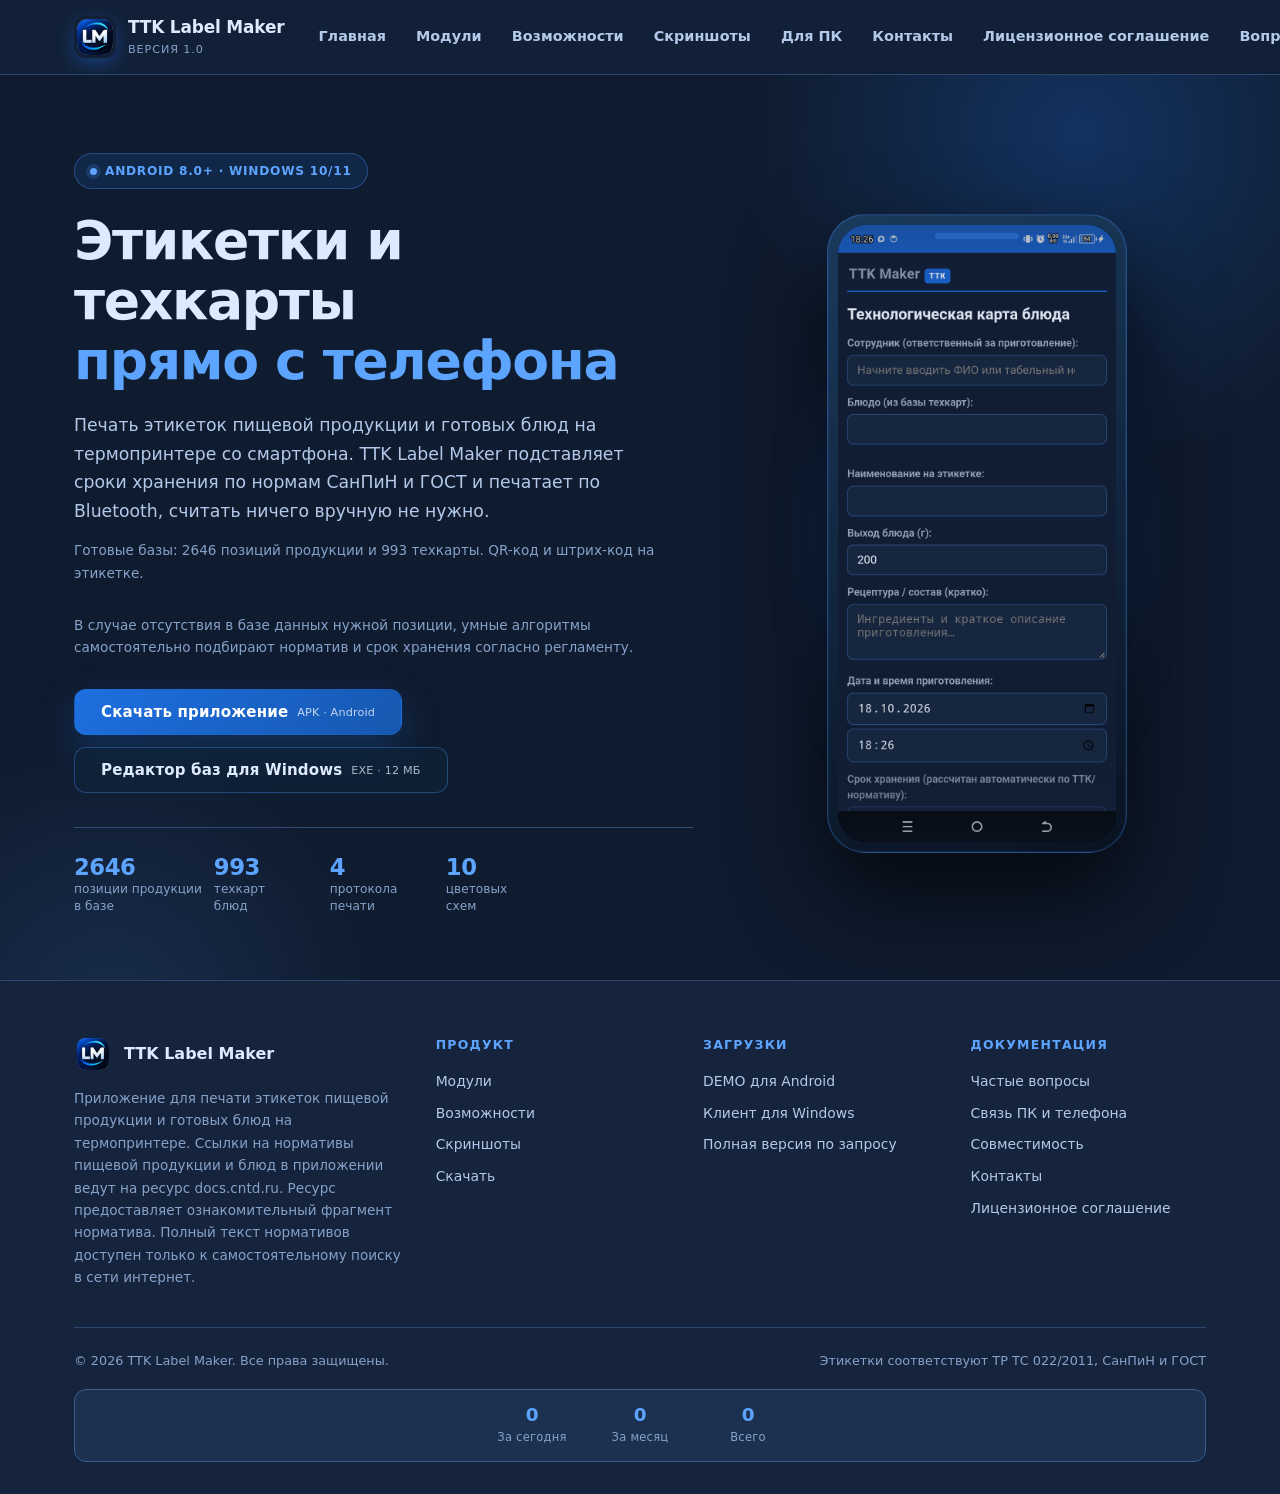
==== commit 5af185f3: "Главная: обновлён hero-текст (готовые блюда, умные алгоритмы подбора норматива)" ====
--- a/index.html
+++ b/index.html
@@ -109,12 +109,16 @@
           <h1>Этикетки и техкарты<br><em>прямо с телефона</em></h1>
 
           <p class="hero__lead">
-            Печать этикеток пищевой продукции и ценников на термопринтере со смартфона — без ПК.
+            Печать этикеток пищевой продукции и готовых блюд на термопринтере со смартфона.
             TTK Label Maker подставляет сроки хранения по нормам СанПиН и ГОСТ и печатает по Bluetooth,
             считать ничего вручную не нужно.
           </p>
           <p class="hero__meta">
             Готовые базы: 2646 позиций продукции и 993 техкарты. QR-код и штрих-код на этикетке.
+          </p>
+          <p class="hero__meta">
+            В случае отсутствия в базе данных нужной позиции, умные алгоритмы самостоятельно
+            подбирают норматив и срок хранения согласно регламенту.
           </p>
 
           <div class="hero__actions">
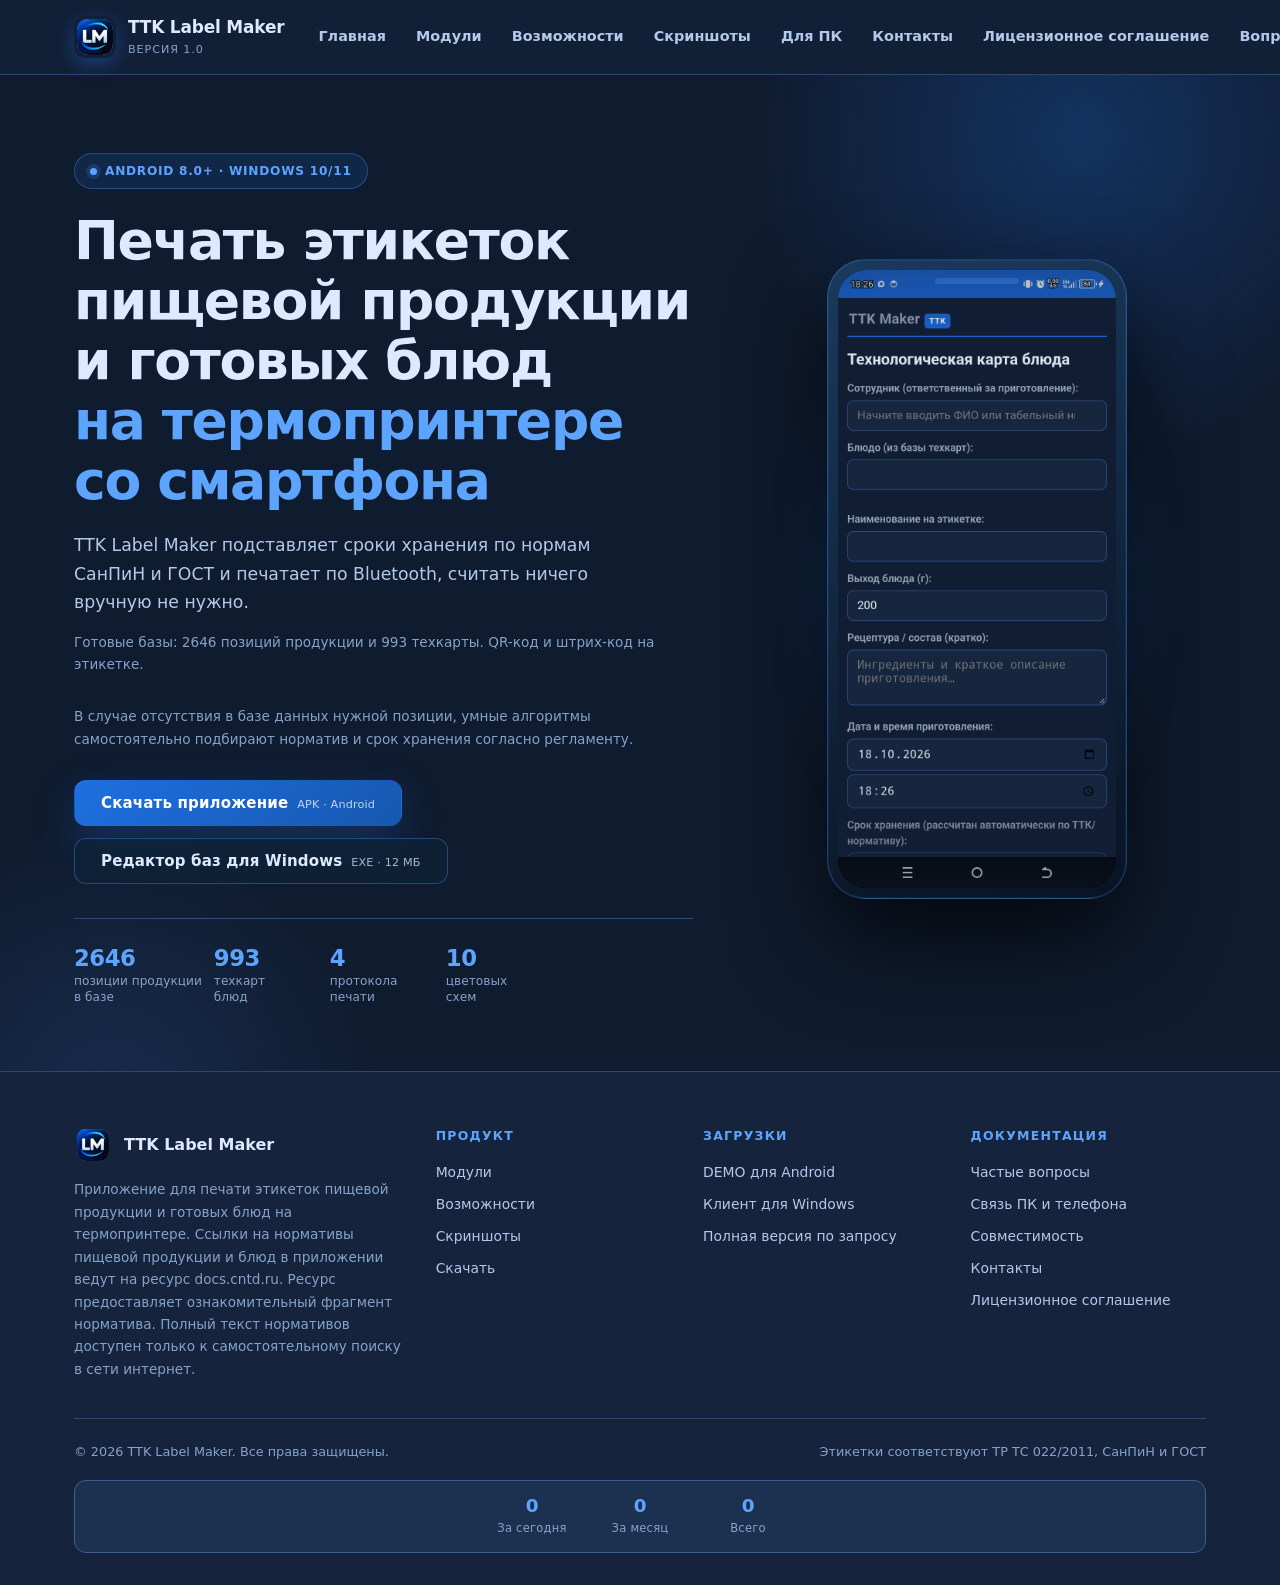
==== commit 3fa4bab7: "Главная: заголовок hero заменён на «Печать этикеток пищевой продукции и готовых блюд»" ====
--- a/index.html
+++ b/index.html
@@ -106,10 +106,9 @@
         <div>
           <span class="badge"><span class="badge__dot"></span> Android 8.0+ · Windows 10/11</span>
 
-          <h1>Этикетки и техкарты<br><em>прямо с телефона</em></h1>
+          <h1>Печать этикеток пищевой продукции и готовых блюд<br><em>на термопринтере со смартфона</em></h1>
 
           <p class="hero__lead">
-            Печать этикеток пищевой продукции и готовых блюд на термопринтере со смартфона.
             TTK Label Maker подставляет сроки хранения по нормам СанПиН и ГОСТ и печатает по Bluetooth,
             считать ничего вручную не нужно.
           </p>
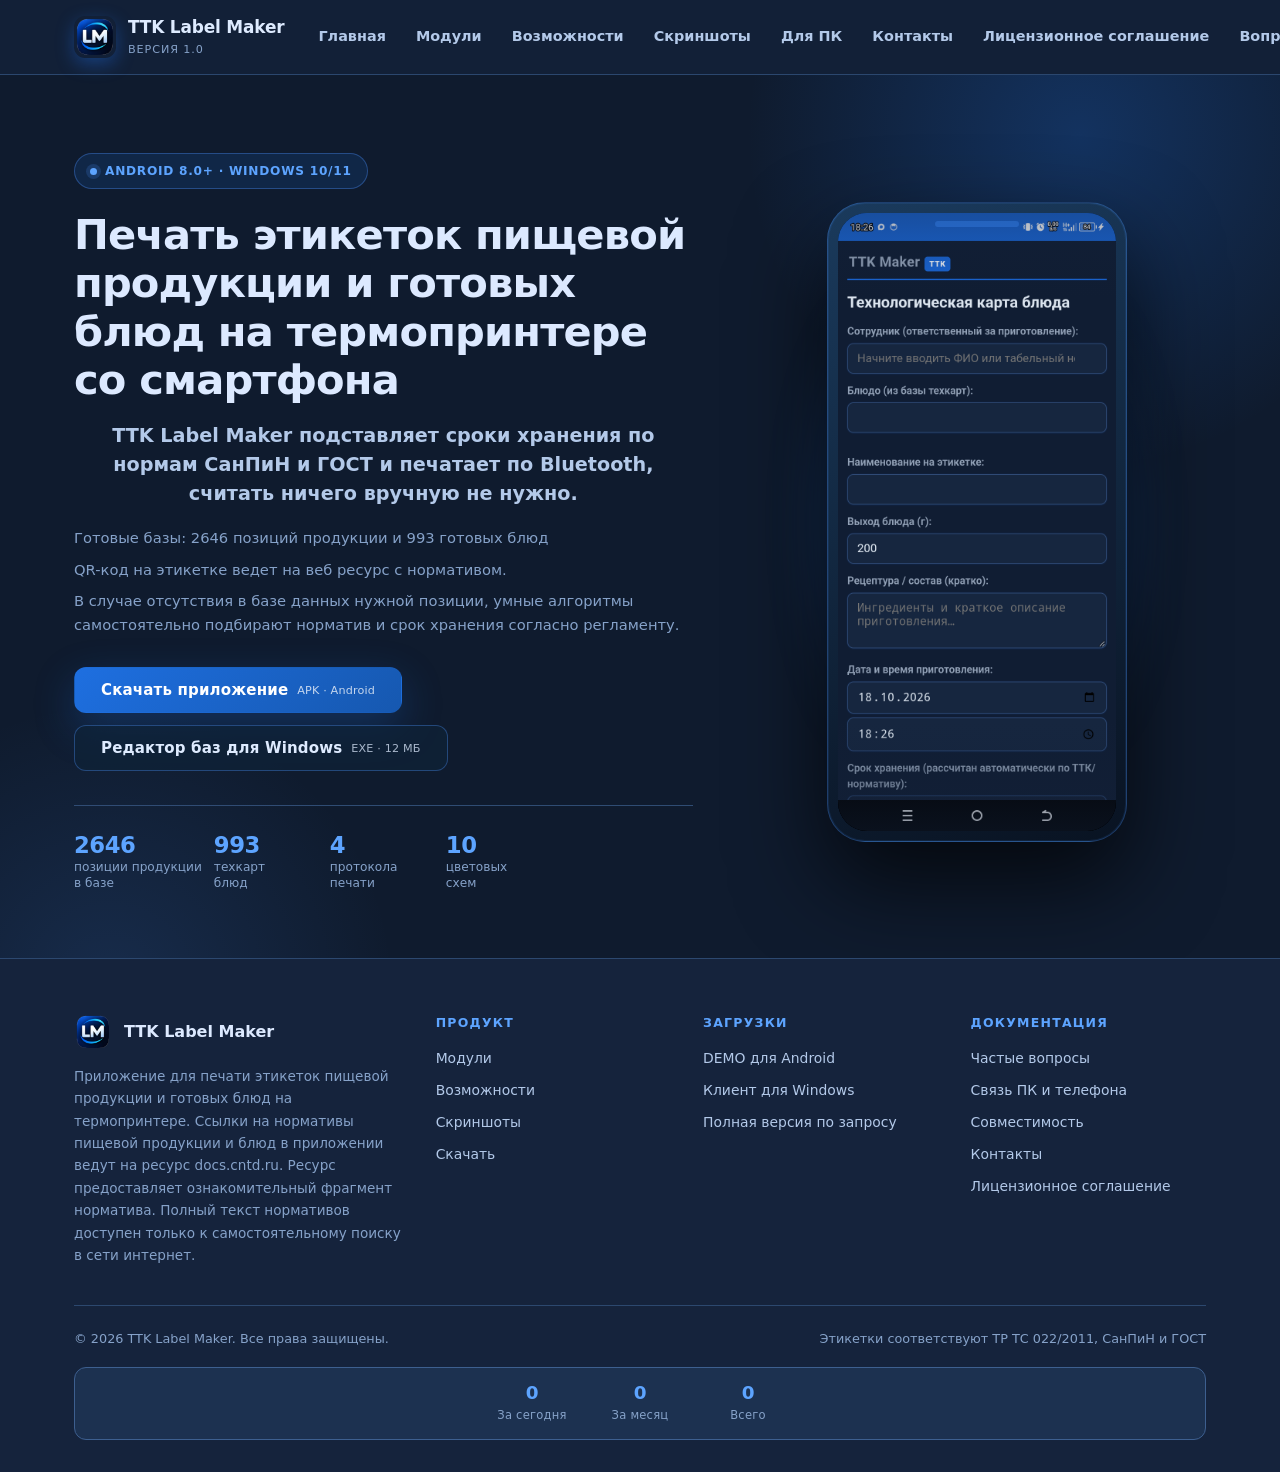
==== commit 00801f53: "Главная: hero перестроен h1-h2(центр)-h3, размеры шрифтов подогнаны" ====
--- a/index.html
+++ b/index.html
@@ -106,19 +106,13 @@
         <div>
           <span class="badge"><span class="badge__dot"></span> Android 8.0+ · Windows 10/11</span>
 
-          <h1>Печать этикеток пищевой продукции и готовых блюд<br><em>на термопринтере со смартфона</em></h1>
-
-          <p class="hero__lead">
-            TTK Label Maker подставляет сроки хранения по нормам СанПиН и ГОСТ и печатает по Bluetooth,
-            считать ничего вручную не нужно.
-          </p>
-          <p class="hero__meta">
-            Готовые базы: 2646 позиций продукции и 993 техкарты. QR-код и штрих-код на этикетке.
-          </p>
-          <p class="hero__meta">
-            В случае отсутствия в базе данных нужной позиции, умные алгоритмы самостоятельно
-            подбирают норматив и срок хранения согласно регламенту.
-          </p>
+          <h1>Печать этикеток пищевой продукции и готовых блюд на термопринтере со смартфона</h1>
+
+          <h2 class="hero__subtitle">TTK Label Maker подставляет сроки хранения по нормам СанПиН и ГОСТ и печатает по Bluetooth, считать ничего вручную не нужно.</h2>
+
+          <h3 class="hero__note">Готовые базы: 2646 позиций продукции и 993 готовых блюд</h3>
+          <h3 class="hero__note">QR-код на этикетке ведет на веб ресурс с нормативом.</h3>
+          <h3 class="hero__note">В случае отсутствия в базе данных нужной позиции, умные алгоритмы самостоятельно подбирают норматив и срок хранения согласно регламенту.</h3>
 
           <div class="hero__actions">
             <a class="btn btn--primary" href="download.html">
--- a/assets/css/style.css
+++ b/assets/css/style.css
@@ -363,17 +363,39 @@
 }
 
 .hero h1 {
-  font-size: clamp(2.1rem, 4.6vw, 3.35rem);
+  font-size: clamp(1.7rem, 3.5vw, 2.6rem);
   font-weight: 800;
-  line-height: 1.12;
-  letter-spacing: -0.025em;
-  margin-bottom: 20px;
+  line-height: 1.16;
+  letter-spacing: -0.02em;
+  margin-bottom: 18px;
   color: #dce9ff;
 }
 
 .hero h1 em {
   font-style: normal;
   color: var(--accent-2);
+}
+
+.hero h2.hero__subtitle {
+  font-size: clamp(1rem, 1.6vw, 1.2rem);
+  font-weight: 600;
+  line-height: 1.5;
+  color: var(--text-dim);
+  text-align: center;
+  margin: 0 0 18px;
+}
+
+.hero h3.hero__note {
+  font-size: 0.92rem;
+  font-weight: 400;
+  line-height: 1.6;
+  color: var(--muted);
+  margin: 0 0 8px;
+  max-width: 640px;
+}
+
+.hero h3.hero__note:last-of-type {
+  margin-bottom: 30px;
 }
 
 .hero__lead {
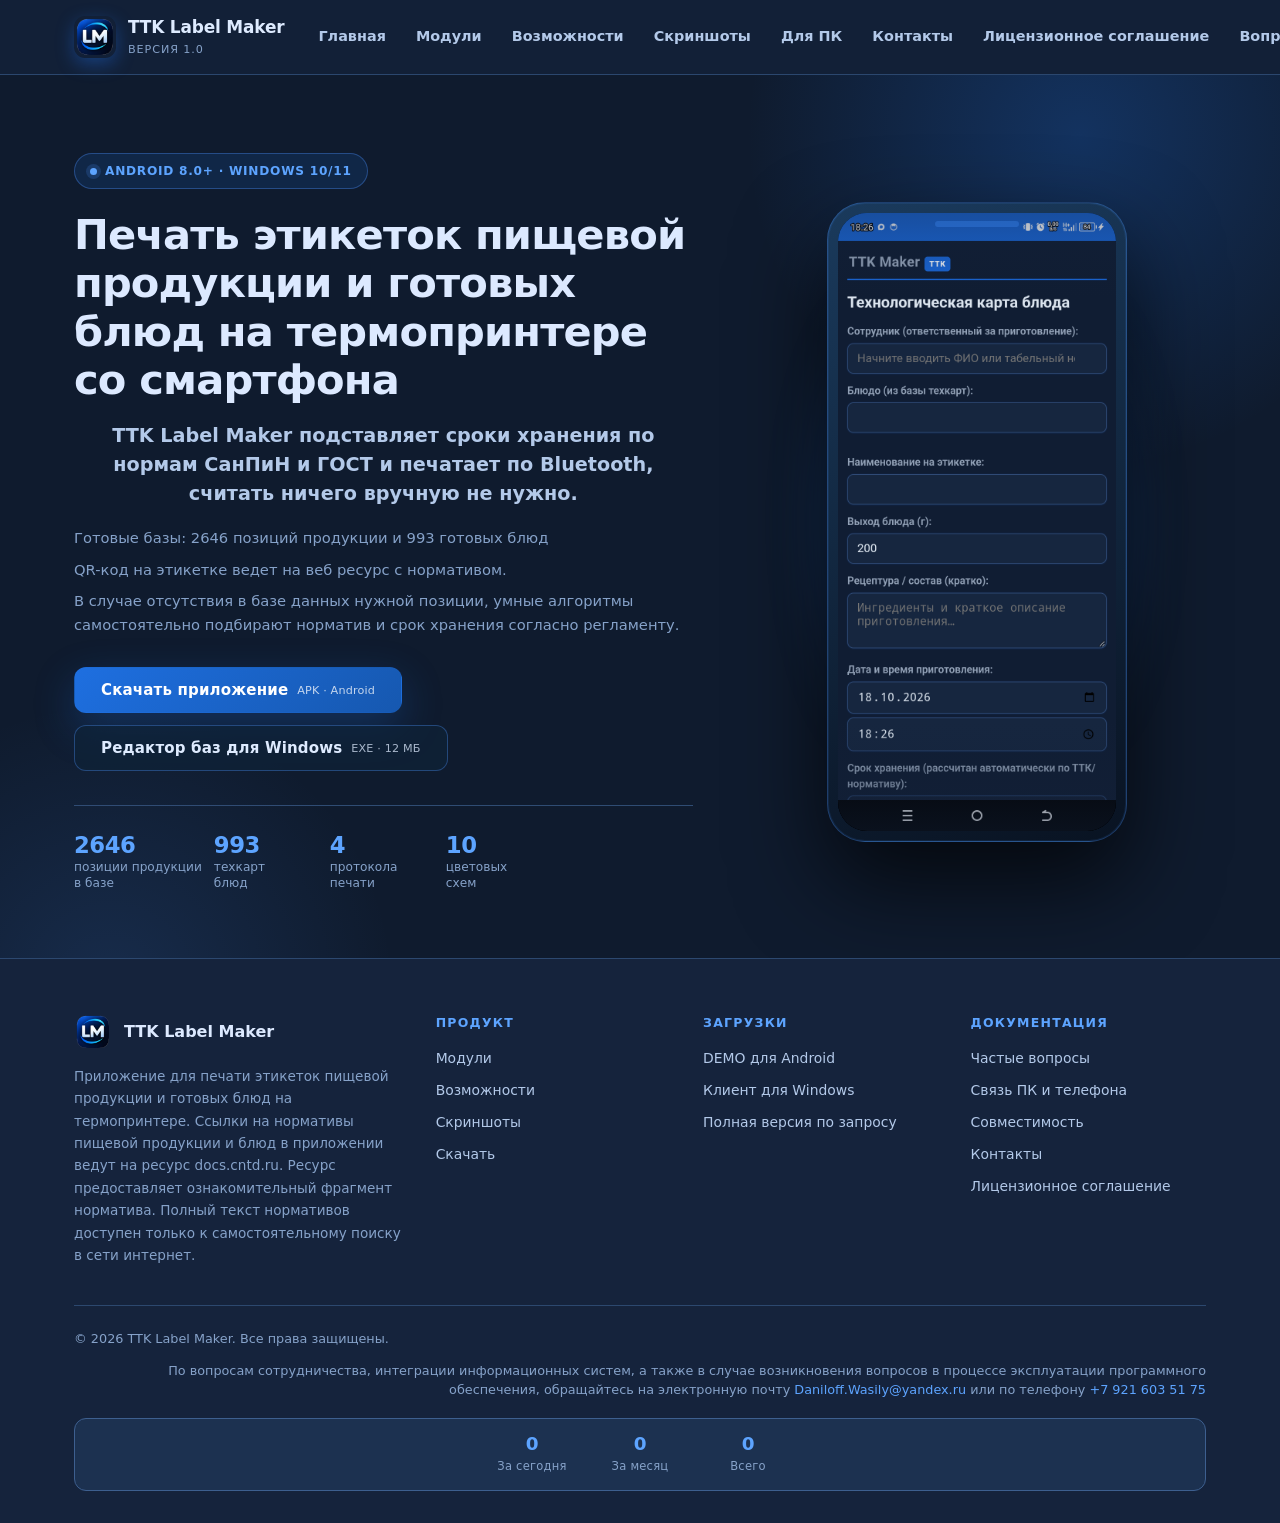
==== commit f9857a0c: "Футер: вместо строки про ТР ТС 022/2011 — контакты для сотрудничества и поддержки" ====
--- a/index.html
+++ b/index.html
@@ -201,7 +201,7 @@
 
       <div class="footer__bottom">
         <span>© 2026 TTK Label Maker. Все права защищены.</span>
-        <span>Этикетки соответствуют ТР ТС 022/2011, СанПиН и ГОСТ</span>
+        <span class="footer__legal">По вопросам сотрудничества, интеграции информационных систем, а также в случае возникновения вопросов в процессе эксплуатации программного обеспечения, обращайтесь на электронную почту <a href="mailto:Daniloff.Wasily@yandex.ru">Daniloff.Wasily@yandex.ru</a> или по телефону <a href="tel:+79216035175">+7 921 603 51 75</a></span>
       </div>
 
       <div class="footer__stats" id="footerStats" aria-label="Статистика посещений">
--- a/assets/css/style.css
+++ b/assets/css/style.css
@@ -1750,6 +1750,21 @@
   color: var(--muted);
 }
 
+.footer__legal {
+  flex: 1 1 100%;
+  line-height: 1.55;
+  text-align: right;
+}
+
+.footer__legal a {
+  color: var(--accent-2);
+  text-decoration: none;
+}
+
+.footer__legal a:hover {
+  text-decoration: underline;
+}
+
 .footer__stats {
   display: flex;
   flex-wrap: wrap;
@@ -2165,6 +2180,10 @@
 }
 
 @media (max-width: 820px) {
+  .footer__legal {
+    text-align: left;
+  }
+
   .table-wrap {
     overflow: hidden;
   }
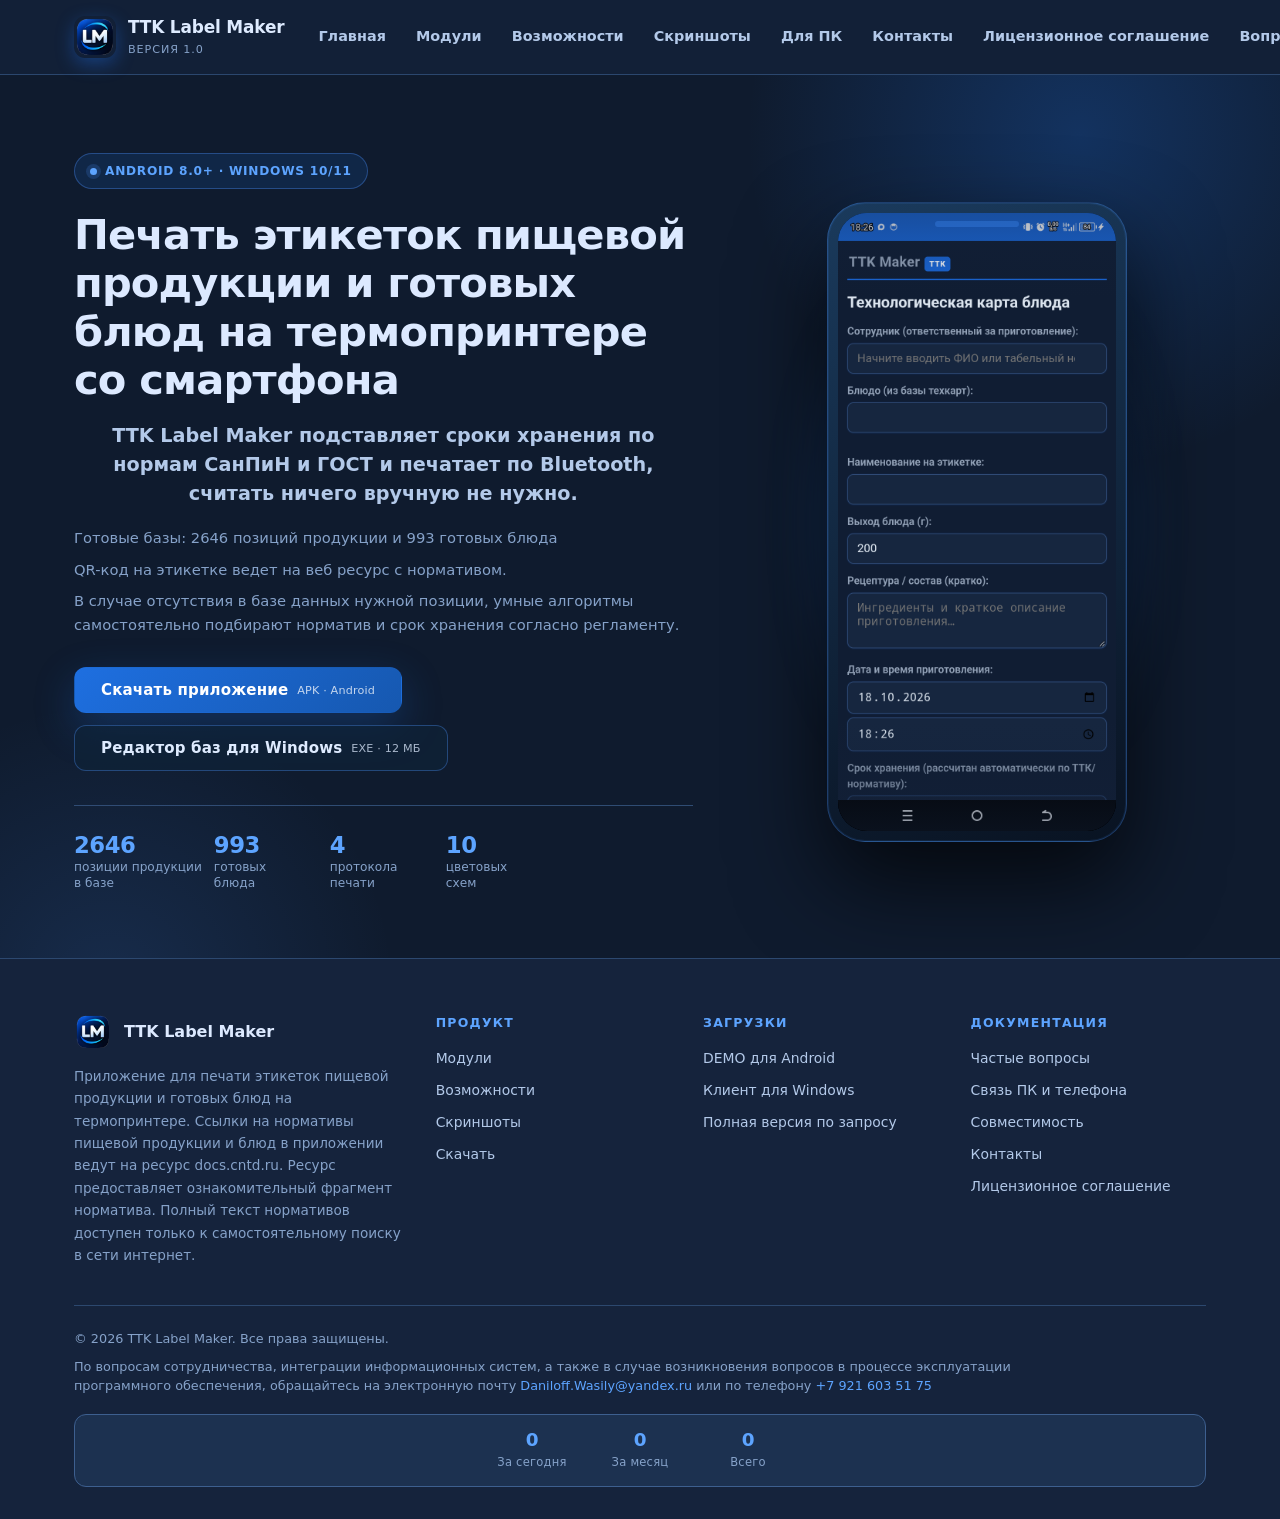
==== commit 118cfeff: "Главная: «993 техкарт блюд» заменено на «993 готовых блюда»" ====
--- a/index.html
+++ b/index.html
@@ -110,7 +110,7 @@
 
           <h2 class="hero__subtitle">TTK Label Maker подставляет сроки хранения по нормам СанПиН и ГОСТ и печатает по Bluetooth, считать ничего вручную не нужно.</h2>
 
-          <h3 class="hero__note">Готовые базы: 2646 позиций продукции и 993 готовых блюд</h3>
+          <h3 class="hero__note">Готовые базы: 2646 позиций продукции и 993 готовых блюда</h3>
           <h3 class="hero__note">QR-код на этикетке ведет на веб ресурс с нормативом.</h3>
           <h3 class="hero__note">В случае отсутствия в базе данных нужной позиции, умные алгоритмы самостоятельно подбирают норматив и срок хранения согласно регламенту.</h3>
 
@@ -132,7 +132,7 @@
             </div>
             <div class="stat">
               <div class="stat__value">993</div>
-              <div class="stat__label">техкарт<br>блюд</div>
+              <div class="stat__label">готовых<br>блюда</div>
             </div>
             <div class="stat">
               <div class="stat__value">4</div>
--- a/assets/css/style.css
+++ b/assets/css/style.css
@@ -1739,11 +1739,9 @@
 }
 
 .footer__bottom {
-  display: flex;
-  flex-wrap: wrap;
-  align-items: center;
-  justify-content: space-between;
-  gap: 12px;
+  display: grid;
+  grid-template-columns: 1fr;
+  gap: 8px;
   padding-top: 22px;
   border-top: 1px solid rgba(51, 82, 124, 0.8);
   font-size: 0.8rem;
@@ -1751,9 +1749,9 @@
 }
 
 .footer__legal {
-  flex: 1 1 100%;
+  max-width: 980px;
   line-height: 1.55;
-  text-align: right;
+  text-align: left;
 }
 
 .footer__legal a {
@@ -2180,10 +2178,6 @@
 }
 
 @media (max-width: 820px) {
-  .footer__legal {
-    text-align: left;
-  }
-
   .table-wrap {
     overflow: hidden;
   }
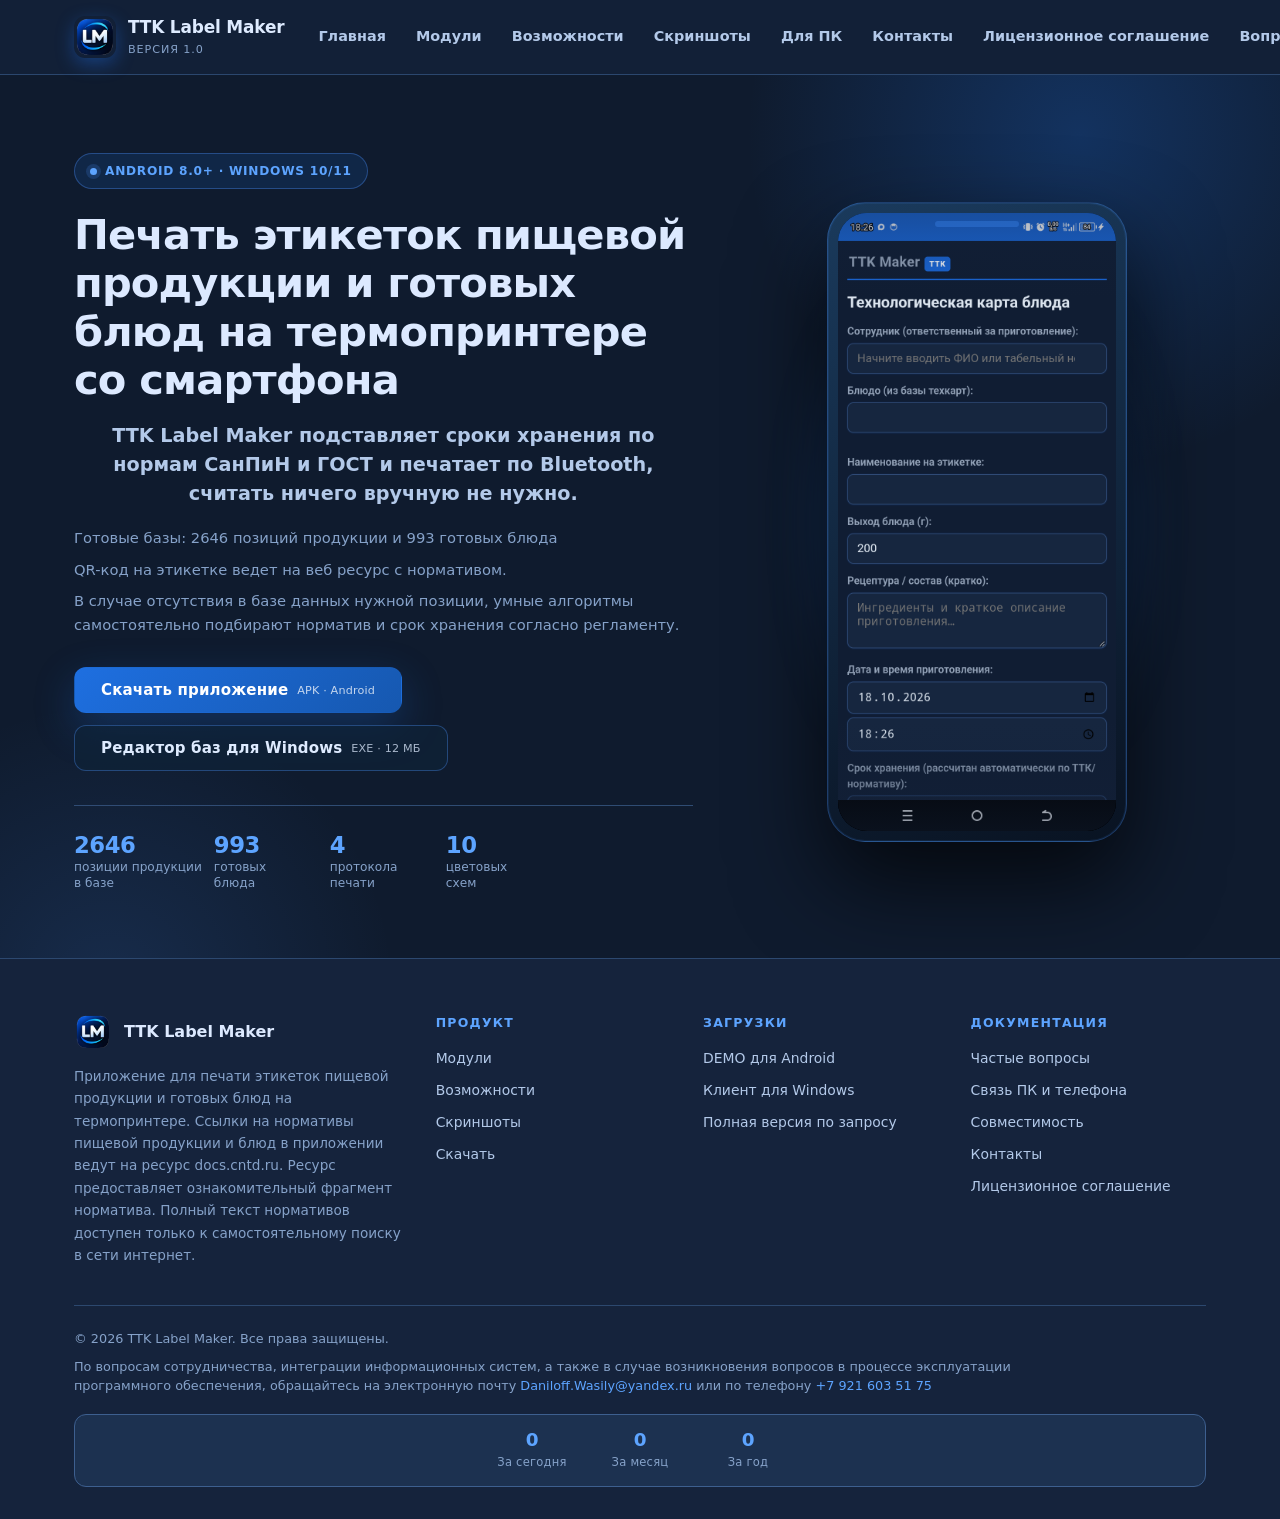
==== commit 2582a6ad: "Счётчик: «За месяц» считается с 1-го числа, «Всего» переименовано в «За год» (за текущий год)" ====
--- a/index.html
+++ b/index.html
@@ -215,7 +215,7 @@
         </span>
         <span class="footer__stat">
           <b class="footer__stat-num" data-k="total">–</b>
-          <span class="footer__stat-lbl">Всего</span>
+          <span class="footer__stat-lbl">За год</span>
         </span>
       </div>
     </div>
@@ -491,12 +491,12 @@
         var urlToday = 'https://api-metrika.yandex.net/stat/v1/data?ids=' + CID +
           '&metrics=ym:s:visits&date1=' + todayStr + '&date2=' + todayStr + '&group=day&dimensions=ym:s:date';
         var d1 = new Date();
-        d1.setDate(d1.getDate() - 30);
-        var d1s = d1.toISOString().slice(0, 10);
+        d1.setDate(1);
+        var d1s = d1.getFullYear() + '-' + String(d1.getMonth() + 1).padStart(2, '0') + '-01';
         var urlMonth = 'https://api-metrika.yandex.net/stat/v1/data?ids=' + CID +
           '&metrics=ym:s:visits&date1=' + d1s + '&date2=today';
         var urlTotal = 'https://api-metrika.yandex.net/stat/v1/data?ids=' + CID +
-          '&metrics=ym:s:visits&date1=2026-01-01&date2=today';
+          '&metrics=ym:s:visits&date1=' + _now.getFullYear() + '-01-01&date2=today';
 
         function get(u, cb) {
           fetch(u, { headers: { 'Authorization': 'OAuth ' + TOKEN } })
